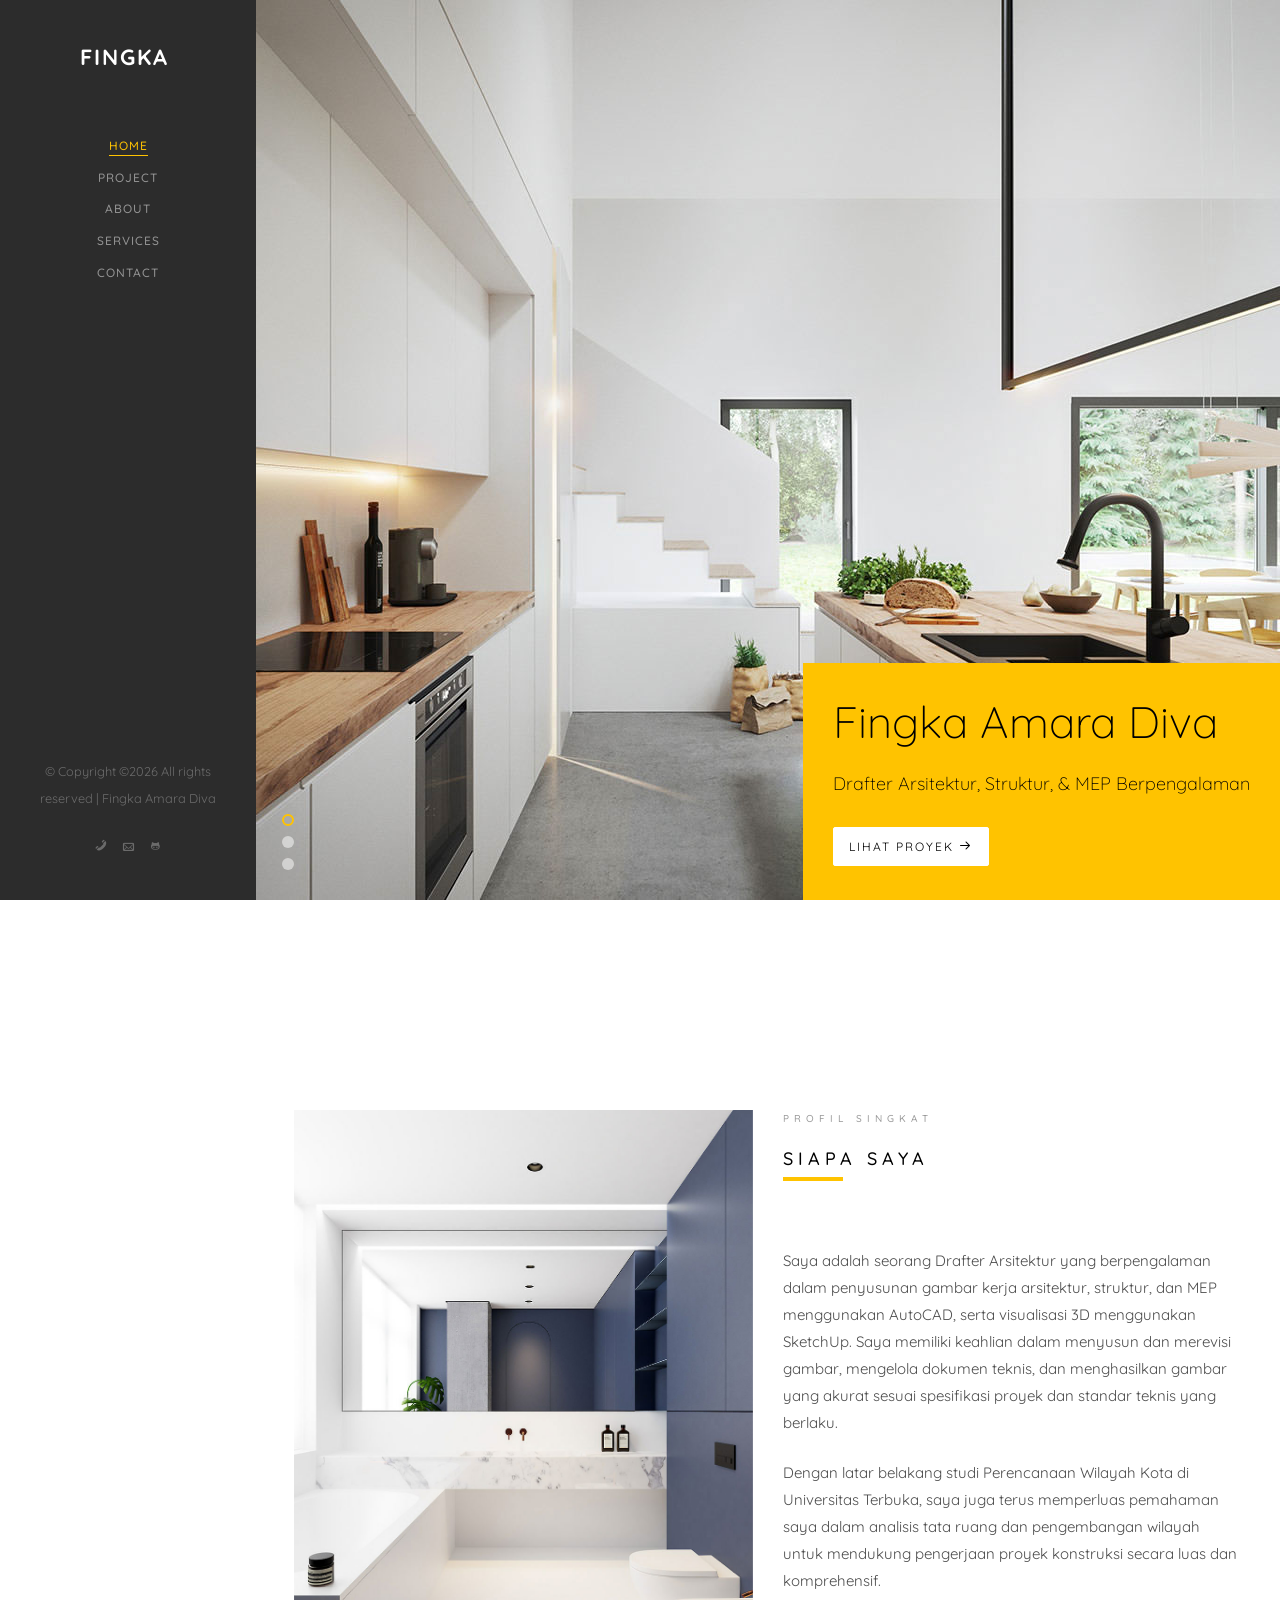
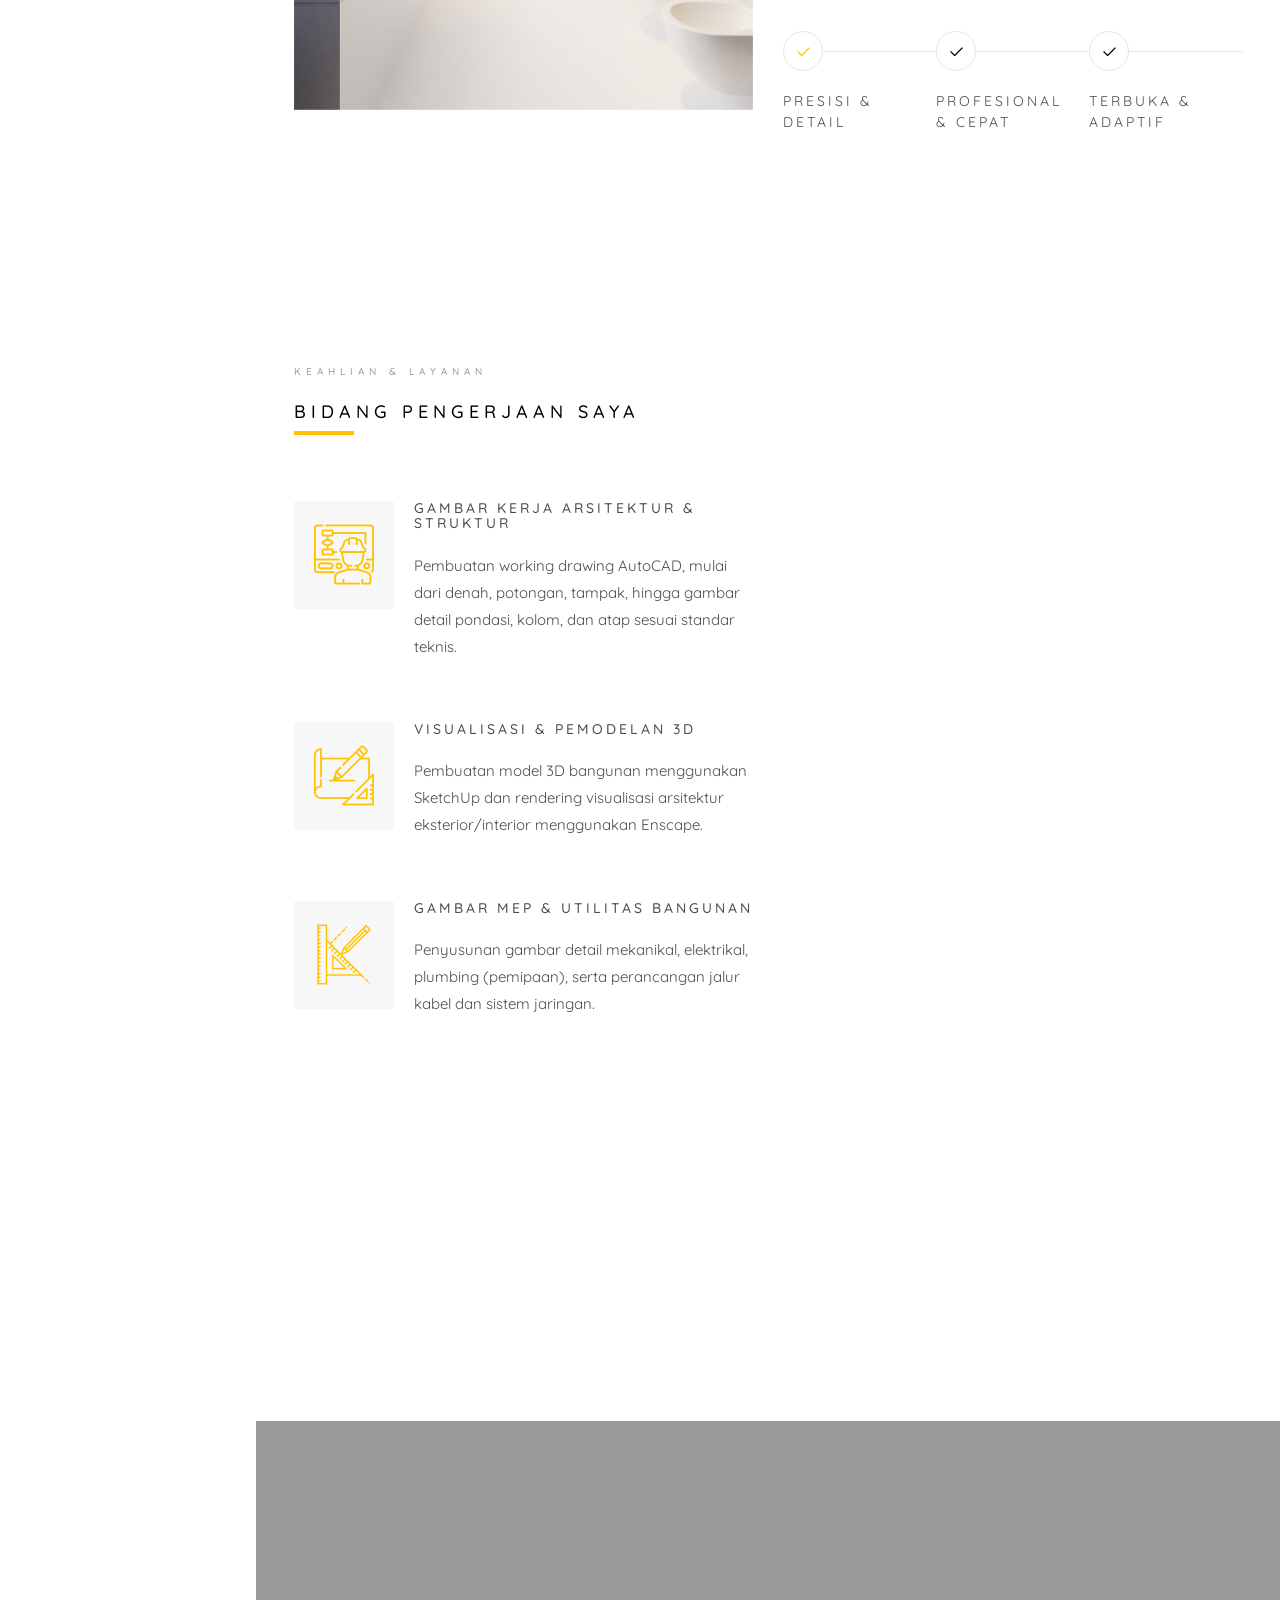
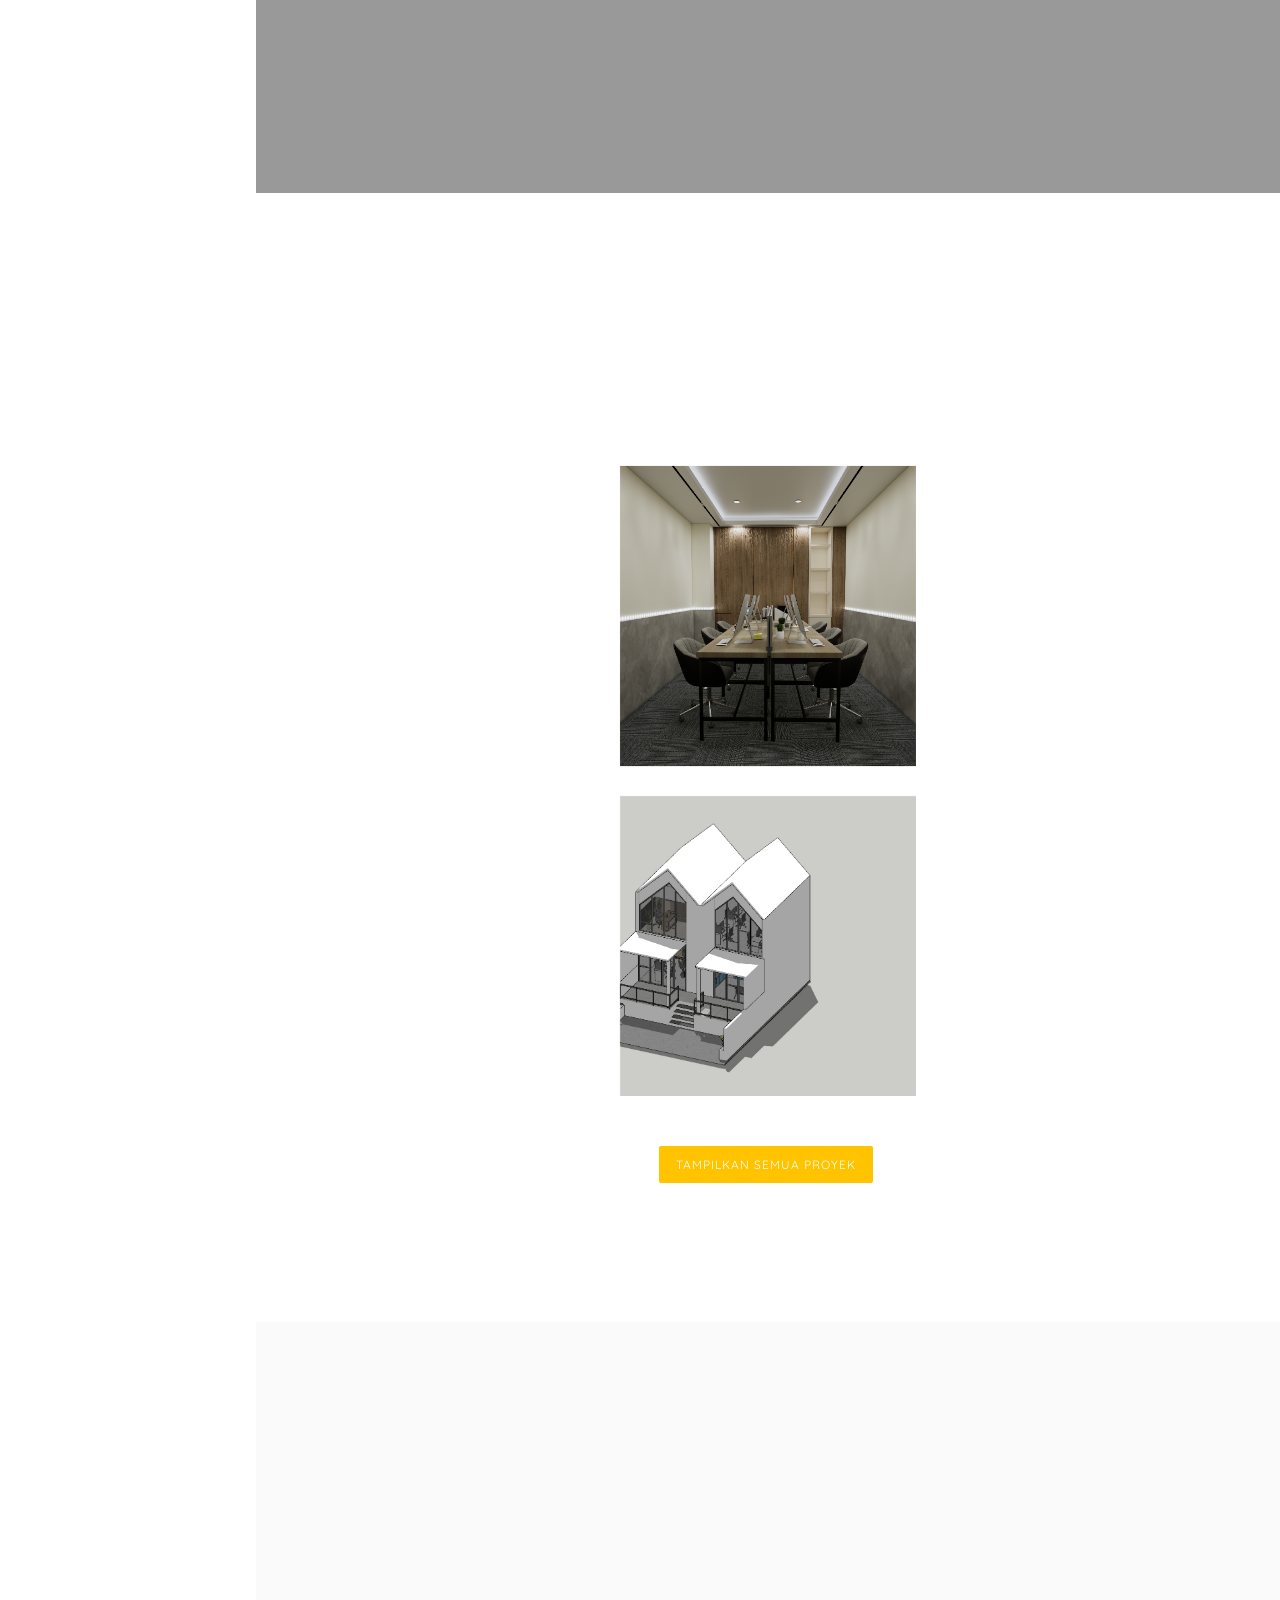
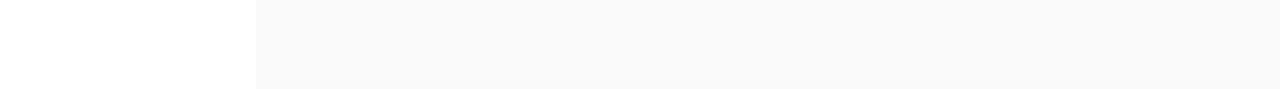
==== index.html @ 644e7620 "Initial Commit" ====
<!DOCTYPE HTML>
<html>
	<head>
	<meta charset="utf-8">
	<meta http-equiv="X-UA-Compatible" content="IE=edge">
	<title>Fingka Amara Diva - Portfolio Drafter Arsitektur</title>
	<meta name="viewport" content="width=device-width, initial-scale=1">
	<meta name="description" content="Portfolio Drafter Arsitektur berpengalaman dalam penyusunan gambar kerja arsitektur, struktur, MEP menggunakan AutoCAD, serta visualisasi 3D menggunakan SketchUp." />
	<meta name="keywords" content="drafter, arsitektur, MEP, AutoCAD, SketchUp, Enscape, gambar kerja, as-built drawing, Fingka Amara Diva" />
	<meta name="author" content="Fingka Amara Diva" />

  <!-- Facebook and Twitter integration -->
	<meta property="og:title" content=""/>
	<meta property="og:image" content=""/>
	<meta property="og:url" content=""/>
	<meta property="og:site_name" content=""/>
	<meta property="og:description" content=""/>
	<meta name="twitter:title" content="" />
	<meta name="twitter:image" content="" />
	<meta name="twitter:url" content="" />
	<meta name="twitter:card" content="" />

	<!-- Place favicon.ico and apple-touch-icon.png in the root directory -->
	<link rel="shortcut icon" href="favicon.ico">

	<link href="https://fonts.googleapis.com/css?family=Quicksand:300,400,500,700" rel="stylesheet">
	
	<!-- Animate.css -->
	<link rel="stylesheet" href="css/animate.css">
	<!-- Icomoon Icon Fonts-->
	<link rel="stylesheet" href="css/icomoon.css">
	<!-- Bootstrap  -->
	<link rel="stylesheet" href="css/bootstrap.css">
	<!-- Flexslider  -->
	<link rel="stylesheet" href="css/flexslider.css">
	<!-- Flaticons  -->
	<link rel="stylesheet" href="fonts/flaticon/font/flaticon.css">
	<!-- Owl Carousel -->
	<link rel="stylesheet" href="css/owl.carousel.min.css">
	<link rel="stylesheet" href="css/owl.theme.default.min.css">
	<!-- Theme style  -->
	<link rel="stylesheet" href="css/style.css">

	<!-- Modernizr JS -->
	<script src="js/modernizr-2.6.2.min.js"></script>
	<!-- FOR IE9 below -->
	<!--[if lt IE 9]>
	<script src="js/respond.min.js"></script>
	<![endif]-->

	</head>
	<body>
	<div id="colorlib-page">
		<a href="#" class="js-colorlib-nav-toggle colorlib-nav-toggle"><i></i></a>
		<aside id="colorlib-aside" role="complementary" class="border js-fullheight">
			<h1 id="colorlib-logo"><a href="index.html">Fingka</a></h1>
			<nav id="colorlib-main-menu" role="navigation">
				<ul>
					<li class="colorlib-active"><a href="index.html">Home</a></li>
					<li><a href="work.html">Project</a></li>
					<li><a href="about.html">About</a></li>
					<li><a href="services.html">Services</a></li>
					<li><a href="contact.html">Contact</a></li>
				</ul>
			</nav>

			<div class="colorlib-footer">
				<p><small>&copy; <!-- Link back to Colorlib can't be removed. Template is licensed under CC BY 3.0. -->
Copyright &copy;<script>document.write(new Date().getFullYear());</script> All rights reserved | Fingka Amara Diva</small></p>
				<ul>
					<li><a href="tel:089655011212" title="WhatsApp: 089655011212"><i class="icon-phone"></i></a></li>
					<li><a href="mailto:fingka.diva@gmail.com" title="Email: fingka.diva@gmail.com"><i class="icon-mail"></i></a></li>
					<li><a href="https://xsuryaax.github.io/Portfolio" target="_blank" title="GitHub Portfolio"><i class="icon-social-github"></i></a></li>
				</ul>
			</div>

		</aside>

		<div id="colorlib-main">
			<aside id="colorlib-hero" class="js-fullheight">
				<div class="flexslider js-fullheight">
					<ul class="slides">
				   	<li style="background-image: url(images/img_bg_1.jpg);">
				   		<div class="overlay"></div>
				   		<div class="container-fluid">
				   			<div class="row">
					   			<div class="col-md-6 col-md-offset-3 col-md-push-3 col-sm-12 col-xs-12 js-fullheight slider-text">
					   				<div class="slider-text-inner">
					   					<div class="desc">
						   					<h1>Fingka Amara Diva</h1>
						   					<h2>Drafter Arsitektur, Struktur, &amp; MEP Berpengalaman</h2>
												<p><a href="work.html" class="btn btn-primary btn-learn">Lihat Proyek <i class="icon-arrow-right3"></i></a></p>
											</div>
					   				</div>
					   			</div>
					   		</div>
				   		</div>
				   	</li>
				   	<li style="background-image: url(images/img_bg_2.jpg);">
				   		<div class="overlay"></div>
				   		<div class="container-fluid">
				   			<div class="row">
					   			<div class="col-md-6 col-md-offset-3 col-md-push-3 col-sm-12 col-xs-12 js-fullheight slider-text">
					   				<div class="slider-text-inner">
					   					<div class="desc">
						   					<h1>Gambar Kerja &amp; 3D Model</h1>
												<h2>Menghasilkan gambar kerja detail 2D AutoCAD dan pemodelan 3D SketchUp yang akurat.</h2>
												<p><a href="work.html" class="btn btn-primary btn-learn">Lihat Proyek <i class="icon-arrow-right3"></i></a></p>
											</div>
					   				</div>
					   			</div>
					   		</div>
				   		</div>
				   	</li>
				   	<li style="background-image: url(images/img_bg_3.jpg);">
				   		<div class="overlay"></div>
				   		<div class="container-fluid">
				   			<div class="row">
					   			<div class="col-md-6 col-md-offset-3 col-md-push-3 col-sm-12 col-xs-12 js-fullheight slider-text">
					   				<div class="slider-text-inner">
					   					<div class="desc">
						   					<h1>Presisi &amp; Standar Teknis</h1>
												<h2>Gambar kerja akurat sesuai dengan kondisi lapangan dan spesifikasi teknis proyek.</h2>
												<p><a href="contact.html" class="btn btn-primary btn-learn">Hubungi Saya <i class="icon-arrow-right3"></i></a></p>
											</div>
					   				</div>
					   			</div>
					   		</div>
				   		</div>
				   	</li>
				  	</ul>
			  	</div>
			</aside>

			<div class="colorlib-about">
				<div class="colorlib-narrow-content">
					<div class="row">
						<div class="col-md-6">
							<div class="about-img animate-box" data-animate-effect="fadeInLeft" style="background-image: url(images/img_bg_2.jpg);">
							</div>
						</div>
						<div class="col-md-6 animate-box" data-animate-effect="fadeInLeft">
							<div class="about-desc">
								<span class="heading-meta">Profil Singkat</span>
								<h2 class="colorlib-heading">Siapa Saya</h2>
								<p>Saya adalah seorang Drafter Arsitektur yang berpengalaman dalam penyusunan gambar kerja arsitektur, struktur, dan MEP menggunakan AutoCAD, serta visualisasi 3D menggunakan SketchUp. Saya memiliki keahlian dalam menyusun dan merevisi gambar, mengelola dokumen teknis, dan menghasilkan gambar yang akurat sesuai spesifikasi proyek dan standar teknis yang berlaku.</p>
								<p>Dengan latar belakang studi Perencanaan Wilayah Kota di Universitas Terbuka, saya juga terus memperluas pemahaman saya dalam analisis tata ruang dan pengembangan wilayah untuk mendukung pengerjaan proyek konstruksi secara luas dan komprehensif.</p>
							</div>
							<div class="row padding">
								<div class="col-md-4 no-gutters animate-box" data-animate-effect="fadeInLeft">
									<a href="#" class="steps active">
										<p class="icon"><span><i class="icon-check"></i></span></p>
										<h3>Presisi &amp; <br>Detail</h3>
									</a>
								</div>
								<div class="col-md-4 no-gutters animate-box" data-animate-effect="fadeInLeft">
									<a href="#" class="steps">
										<p class="icon"><span><i class="icon-check"></i></span></p>
										<h3>Profesional <br>&amp; Cepat</h3>
									</a>
								</div>
								<div class="col-md-4 no-gutters animate-box" data-animate-effect="fadeInLeft">
									<a href="#" class="steps">
										<p class="icon"><span><i class="icon-check"></i></span></p>
										<h3>Terbuka &amp; <br>Adaptif</h3>
									</a>
								</div>
							</div>
						</div>
					</div>
				</div>
			</div>
			
			<div class="colorlib-services">
				<div class="colorlib-narrow-content">
					<div class="row">
						<div class="col-md-6 col-md-offset-3 col-md-pull-3 animate-box" data-animate-effect="fadeInLeft">
							<span class="heading-meta">Keahlian &amp; Layanan</span>
							<h2 class="colorlib-heading">Bidang Pengerjaan Saya</h2>
						</div>
					</div>
					<div class="row">
						<div class="col-md-6">
							<div class="row">
								<div class="col-md-12">
									<div class="colorlib-feature animate-box" data-animate-effect="fadeInLeft">
										<div class="colorlib-icon">
											<i class="flaticon-worker"></i>
										</div>
										<div class="colorlib-text">
											<h3>Gambar Kerja Arsitektur &amp; Struktur</h3>
											<p>Pembuatan working drawing AutoCAD, mulai dari denah, potongan, tampak, hingga gambar detail pondasi, kolom, dan atap sesuai standar teknis.</p>
										</div>
									</div>

									<div class="colorlib-feature animate-box" data-animate-effect="fadeInLeft">
										<div class="colorlib-icon">
											<i class="flaticon-sketch"></i>
										</div>
										<div class="colorlib-text">
											<h3>Visualisasi &amp; Pemodelan 3D</h3>
											<p>Pembuatan model 3D bangunan menggunakan SketchUp dan rendering visualisasi arsitektur eksterior/interior menggunakan Enscape.</p>
										</div>
									</div>

									<div class="colorlib-feature animate-box" data-animate-effect="fadeInLeft">
										<div class="colorlib-icon">
											<i class="flaticon-engineering"></i>
										</div>
										<div class="colorlib-text">
											<h3>Gambar MEP &amp; Utilitas Bangunan</h3>
											<p>Penyusunan gambar detail mekanikal, elektrikal, plumbing (pemipaan), serta perancangan jalur kabel dan sistem jaringan.</p>
										</div>
									</div>

									<div class="colorlib-feature animate-box" data-animate-effect="fadeInLeft">
										<div class="colorlib-icon">
											<i class="flaticon-crane"></i>
										</div>
										<div class="colorlib-text">
											<h3>As-Built Drawing &amp; Estimasi BOM</h3>
											<p>Pembuatan gambar rekaman akhir konstruksi berdasarkan kondisi aktual di lapangan serta penyusunan Bill of Material (BOM) estimasi proyek.</p>
										</div>
									</div>
								</div>
							</div>
						</div>
						<div class="col-md-6">
							<div class="row">
								<div class="col-md-6">
									<a href="services.html" class="services-wrap animate-box" data-animate-effect="fadeInRight">
										<div class="services-img" style="background-image: url(images/services-1.jpg)"></div>
										<div class="desc">
											<h3>Gambar Kerja 2D</h3>
										</div>
									</a>
									<a href="services.html" class="services-wrap animate-box" data-animate-effect="fadeInRight">
										<div class="services-img" style="background-image: url(images/services-2.jpg)"></div>
										<div class="desc">
											<h3>Visualisasi 3D</h3>
										</div>
									</a>
									<a href="services.html" class="services-wrap animate-box" data-animate-effect="fadeInRight">
										<div class="services-img" style="background-image: url(images/services-3.jpg)"></div>
										<div class="desc">
											<h3>Gambar Detail MEP</h3>
										</div>
									</a>
								</div>
								<div class="col-md-6 move-bottom">
									<a href="services.html" class="services-wrap animate-box" data-animate-effect="fadeInRight">
										<div class="services-img" style="background-image: url(images/services-4.jpg)"></div>
										<div class="desc">
											<h3>As-Built Drawing</h3>
										</div>
									</a>
									<a href="services.html" class="services-wrap animate-box" data-animate-effect="fadeInRight">
										<div class="services-img" style="background-image: url(images/services-5.jpg)"></div>
										<div class="desc">
											<h3>Penyusunan BOM</h3>
										</div>
									</a>
								</div>
							</div>
						</div>
					</div>
				</div>
			</div>
			
			<div id="colorlib-counter" class="colorlib-counters" style="background-image: url(images/cover_bg_1.jpg);" data-stellar-background-ratio="0.5">
				<div class="overlay"></div>
				<div class="colorlib-narrow-content">
					<div class="row">
					</div>
					<div class="row">
						<div class="col-md-3 text-center animate-box">
							<span class="icon"><i class="flaticon-skyline"></i></span>
							<span class="colorlib-counter js-counter" data-from="0" data-to="25" data-speed="2500" data-refresh-interval="50"></span>
							<span class="colorlib-counter-label">Proyek Terlaksana</span>
						</div>
						<div class="col-md-3 text-center animate-box">
							<span class="icon"><i class="flaticon-engineer"></i></span>
							<span class="colorlib-counter js-counter" data-from="0" data-to="150" data-speed="2500" data-refresh-interval="50"></span>
							<span class="colorlib-counter-label">Lembar Gambar Kerja</span>
						</div>
						<div class="col-md-3 text-center animate-box">
							<span class="icon"><i class="flaticon-architect-with-helmet"></i></span>
							<span class="colorlib-counter js-counter" data-from="0" data-to="4" data-speed="2500" data-refresh-interval="50"></span>
							<span class="colorlib-counter-label">Tahun Pengalaman</span>
						</div>
						<div class="col-md-3 text-center animate-box">
							<span class="icon"><i class="flaticon-worker"></i></span>
							<span class="colorlib-counter js-counter" data-from="0" data-to="10" data-speed="2500" data-refresh-interval="50"></span>
							<span class="colorlib-counter-label">Mitra Kerja Terpercaya</span>
						</div>
					</div>
				</div>
			</div>

			<div class="colorlib-work">
				<div class="colorlib-narrow-content">
					<div class="row">
						<div class="col-md-6 col-md-offset-3 col-md-pull-3 animate-box" data-animate-effect="fadeInLeft">
							<span class="heading-meta">Karya Saya</span>
							<h2 class="colorlib-heading animate-box">Proyek Terbaru</h2>
						</div>
					</div>
					<!-- Dynamic project grid - populated by portfolio.js -->
					<div class="row" id="portfolio-grid">
						<!-- JS renders cards here -->
					</div>
					<div class="row" id="portfolio-more-btn" style="text-align:center; padding-top:20px; display:none;">
						<div class="col-md-12 animate-box" data-animate-effect="fadeInUp">
							<a href="work.html" class="btn btn-primary btn-learn">Tampilkan Semua Proyek</a>
						</div>
					</div>
				</div>
			</div>



			<div id="get-in-touch" class="colorlib-bg-color">
				<div class="colorlib-narrow-content">
					<div class="row">
						<div class="col-md-6 animate-box" data-animate-effect="fadeInLeft">
							<h2>Hubungi Saya!</h2>
						</div>
					</div>
					<div class="row">
						<div class="col-md-6 col-md-offset-3 col-md-pull-3 animate-box" data-animate-effect="fadeInLeft">
							<p class="colorlib-lead">Apakah Anda membutuhkan jasa penyusunan gambar kerja AutoCAD 2D, pemodelan 3D SketchUp, as-built drawing, atau Bill of Material (BOM)? Hubungi saya untuk mendiskusikan kebutuhan proyek Anda.</p>
							<p><a href="contact.html" class="btn btn-primary btn-learn">Kirim Pesan</a></p>
						</div>
						
					</div>
				</div>
			</div>
		</div>
	</div>

	<!-- jQuery -->
	<script src="js/jquery.min.js"></script>
	<!-- jQuery Easing -->
	<script src="js/jquery.easing.1.3.js"></script>
	<!-- Bootstrap -->
	<script src="js/bootstrap.min.js"></script>
	<!-- Waypoints -->
	<script src="js/jquery.waypoints.min.js"></script>
	<!-- Flexslider -->
	<script src="js/jquery.flexslider-min.js"></script>
	<!-- Sticky Kit -->
	<script src="js/sticky-kit.min.js"></script>
	<!-- Owl carousel -->
	<script src="js/owl.carousel.min.js"></script>
	<!-- Counters -->
	<script src="js/jquery.countTo.js"></script>
	
	
	<!-- Project Data -->
	<script src="js/projects.js"></script>
	<!-- Portfolio Gallery Engine -->
	<script src="js/portfolio.js"></script>
	<!-- MAIN JS -->
	<script src="js/main.js"></script>

	</body>
</html>
---- css/icomoon.css ----
@font-face {
  font-family: 'icomoon';
  src:  url('fonts/icomoon.eot?6py85u');
  src:  url('fonts/icomoon.eot?6py85u#iefix') format('embedded-opentype'),
    url('fonts/icomoon.ttf?6py85u') format('truetype'),
    url('fonts/icomoon.woff?6py85u') format('woff'),
    url('fonts/icomoon.svg?6py85u#icomoon') format('svg');
  font-weight: normal;
  font-style: normal;
}

[class^="icon-"], [class*=" icon-"] {
  /* use !important to prevent issues with browser extensions that change fonts */
  font-family: 'icomoon' !important;
  speak: none;
  font-style: normal;
  font-weight: normal;
  font-variant: normal;
  text-transform: none;
  line-height: 1;

  /* Better Font Rendering =========== */
  -webkit-font-smoothing: antialiased;
  -moz-osx-font-smoothing: grayscale;
}

.icon-times:before {
  content: "\e930";
}
.icon-tick:before {
  content: "\e931";
}
.icon-plus:before {
  content: "\e932";
}
.icon-minus:before {
  content: "\e933";
}
.icon-equals:before {
  content: "\e934";
}
.icon-divide:before {
  content: "\e935";
}
.icon-chevron-right:before {
  content: "\e936";
}
.icon-chevron-left:before {
  content: "\e937";
}
.icon-arrow-right-thick:before {
  content: "\e938";
}
.icon-arrow-left-thick:before {
  content: "\e939";
}
.icon-th-small:before {
  content: "\e93a";
}
.icon-th-menu:before {
  content: "\e93b";
}
.icon-th-list:before {
  content: "\e93c";
}
.icon-th-large:before {
  content: "\e93d";
}
.icon-home:before {
  content: "\e93e";
}
.icon-arrow-forward:before {
  content: "\e93f";
}
.icon-arrow-back:before {
  content: "\e940";
}
.icon-rss:before {
  content: "\e941";
}
.icon-location:before {
  content: "\e942";
}
.icon-link:before {
  content: "\e943";
}
.icon-image:before {
  content: "\e944";
}
.icon-arrow-up-thick:before {
  content: "\e945";
}
.icon-arrow-down-thick:before {
  content: "\e946";
}
.icon-starburst:before {
  content: "\e947";
}
.icon-starburst-outline:before {
  content: "\e948";
}
.icon-star3:before {
  content: "\e949";
}
.icon-flow-children:before {
  content: "\e94a";
}
.icon-export:before {
  content: "\e94b";
}
.icon-delete2:before {
  content: "\e94c";
}
.icon-delete-outline:before {
  content: "\e94d";
}
.icon-cloud-storage:before {
  content: "\e94e";
}
.icon-wi-fi:before {
  content: "\e94f";
}
.icon-heart:before {
  content: "\e950";
}
.icon-flash:before {
  content: "\e951";
}
.icon-cancel:before {
  content: "\e952";
}
.icon-backspace:before {
  content: "\e953";
}
.icon-attachment:before {
  content: "\e954";
}
.icon-arrow-move:before {
  content: "\e955";
}
.icon-warning:before {
  content: "\e956";
}
.icon-user:before {
  content: "\e957";
}
.icon-radar:before {
  content: "\e958";
}
.icon-lock-open:before {
  content: "\e959";
}
.icon-lock-closed:before {
  content: "\e95a";
}
.icon-location-arrow:before {
  content: "\e95b";
}
.icon-info:before {
  content: "\e95c";
}
.icon-user-delete:before {
  content: "\e95d";
}
.icon-user-add:before {
  content: "\e95e";
}
.icon-media-pause:before {
  content: "\e95f";
}
.icon-group:before {
  content: "\e960";
}
.icon-chart-pie:before {
  content: "\e961";
}
.icon-chart-line:before {
  content: "\e962";
}
.icon-chart-bar:before {
  content: "\e963";
}
.icon-chart-area:before {
  content: "\e964";
}
.icon-video:before {
  content: "\e965";
}
.icon-point-of-interest:before {
  content: "\e966";
}
.icon-infinity:before {
  content: "\e967";
}
.icon-globe:before {
  content: "\e968";
}
.icon-eye:before {
  content: "\e969";
}
.icon-cog:before {
  content: "\e96a";
}
.icon-camera:before {
  content: "\e96b";
}
.icon-upload:before {
  content: "\e96c";
}
.icon-scissors:before {
  content: "\e96d";
}
.icon-refresh:before {
  content: "\e96e";
}
.icon-pin:before {
  content: "\e96f";
}
.icon-key:before {
  content: "\e970";
}
.icon-info-large:before {
  content: "\e971";
}
.icon-eject:before {
  content: "\e972";
}
.icon-download:before {
  content: "\e973";
}
.icon-zoom:before {
  content: "\e974";
}
.icon-zoom-out:before {
  content: "\e975";
}
.icon-zoom-in:before {
  content: "\e976";
}
.icon-sort-numerically:before {
  content: "\e977";
}
.icon-sort-alphabetically:before {
  content: "\e978";
}
.icon-input-checked:before {
  content: "\e979";
}
.icon-calender:before {
  content: "\e97a";
}
.icon-world2:before {
  content: "\e97b";
}
.icon-notes:before {
  content: "\e97c";
}
.icon-code:before {
  content: "\e97d";
}
.icon-arrow-sync:before {
  content: "\e97e";
}
.icon-arrow-shuffle:before {
  content: "\e97f";
}
.icon-arrow-repeat:before {
  content: "\e980";
}
.icon-arrow-minimise:before {
  content: "\e981";
}
.icon-arrow-maximise:before {
  content: "\e982";
}
.icon-arrow-loop:before {
  content: "\e983";
}
.icon-anchor:before {
  content: "\e984";
}
.icon-spanner:before {
  content: "\e985";
}
.icon-puzzle:before {
  content: "\e986";
}
.icon-power:before {
  content: "\e987";
}
.icon-plane:before {
  content: "\e988";
}
.icon-pi:before {
  content: "\e989";
}
.icon-phone:before {
  content: "\e98a";
}
.icon-microphone2:before {
  content: "\e98b";
}
.icon-media-rewind:before {
  content: "\e98c";
}
.icon-flag:before {
  content: "\e98d";
}
.icon-adjust-brightness:before {
  content: "\e98e";
}
.icon-waves:before {
  content: "\e98f";
}
.icon-social-twitter:before {
  content: "\e990";
}
.icon-social-facebook:before {
  content: "\e991";
}
.icon-social-dribbble:before {
  content: "\e992";
}
.icon-media-stop:before {
  content: "\e993";
}
.icon-media-record:before {
  content: "\e994";
}
.icon-media-play:before {
  content: "\e995";
}
.icon-media-fast-forward:before {
  content: "\e996";
}
.icon-media-eject:before {
  content: "\e997";
}
.icon-social-vimeo:before {
  content: "\e998";
}
.icon-social-tumbler:before {
  content: "\e999";
}
.icon-social-skype:before {
  content: "\e99a";
}
.icon-social-pinterest:before {
  content: "\e99b";
}
.icon-social-linkedin:before {
  content: "\e99c";
}
.icon-social-last-fm:before {
  content: "\e99d";
}
.icon-social-github:before {
  content: "\e99e";
}
.icon-social-flickr:before {
  content: "\e99f";
}
.icon-at:before {
  content: "\e9a0";
}
.icon-times-outline:before {
  content: "\e9a1";
}
.icon-plus-outline:before {
  content: "\e9a2";
}
.icon-minus-outline:before {
  content: "\e9a3";
}
.icon-tick-outline:before {
  content: "\e9a4";
}
.icon-th-large-outline:before {
  content: "\e9a5";
}
.icon-equals-outline:before {
  content: "\e9a6";
}
.icon-divide-outline:before {
  content: "\e9a7";
}
.icon-chevron-right-outline:before {
  content: "\e9a8";
}
.icon-chevron-left-outline:before {
  content: "\e9a9";
}
.icon-arrow-right-outline:before {
  content: "\e9aa";
}
.icon-arrow-left-outline:before {
  content: "\e9ab";
}
.icon-th-small-outline:before {
  content: "\e9ac";
}
.icon-th-menu-outline:before {
  content: "\e9ad";
}
.icon-th-list-outline:before {
  content: "\e9ae";
}
.icon-news2:before {
  content: "\e9b1";
}
.icon-home-outline:before {
  content: "\e9b2";
}
.icon-arrow-up-outline:before {
  content: "\e9b3";
}
.icon-arrow-forward-outline:before {
  content: "\e9b4";
}
.icon-arrow-down-outline:before {
  content: "\e9b5";
}
.icon-arrow-back-outline:before {
  content: "\e9b6";
}
.icon-trash3:before {
  content: "\e9b7";
}
.icon-rss-outline:before {
  content: "\e9b8";
}
.icon-message:before {
  content: "\e9b9";
}
.icon-location-outline:before {
  content: "\e9ba";
}
.icon-link-outline:before {
  content: "\e9bb";
}
.icon-image-outline:before {
  content: "\e9bc";
}
.icon-export-outline:before {
  content: "\e9bd";
}
.icon-cross:before {
  content: "\e9be";
}
.icon-wi-fi-outline:before {
  content: "\e9bf";
}
.icon-star-outline:before {
  content: "\e9c0";
}
.icon-media-pause-outline:before {
  content: "\e9c1";
}
.icon-mail:before {
  content: "\e9c2";
}
.icon-heart-outline:before {
  content: "\e9c3";
}
.icon-flash-outline:before {
  content: "\e9c4";
}
.icon-cancel-outline:before {
  content: "\e9c5";
}
.icon-beaker:before {
  content: "\e9c6";
}
.icon-arrow-move-outline:before {
  content: "\e9c7";
}
.icon-watch2:before {
  content: "\e9c8";
}
.icon-warning-outline:before {
  content: "\e9c9";
}
.icon-time:before {
  content: "\e9ca";
}
.icon-radar-outline:before {
  content: "\e9cb";
}
.icon-lock-open-outline:before {
  content: "\e9cc";
}
.icon-location-arrow-outline:before {
  content: "\e9cd";
}
.icon-info-outline:before {
  content: "\e9ce";
}
.icon-backspace-outline:before {
  content: "\e9cf";
}
.icon-attachment-outline:before {
  content: "\e9d0";
}
.icon-user-outline:before {
  content: "\e9d1";
}
.icon-user-delete-outline:before {
  content: "\e9d2";
}
.icon-user-add-outline:before {
  content: "\e9d3";
}
.icon-lock-closed-outline:before {
  content: "\e9d4";
}
.icon-group-outline:before {
  content: "\e9d5";
}
.icon-chart-pie-outline:before {
  content: "\e9d6";
}
.icon-chart-line-outline:before {
  content: "\e9d7";
}
.icon-chart-bar-outline:before {
  content: "\e9d8";
}
.icon-chart-area-outline:before {
  content: "\e9d9";
}
.icon-video-outline:before {
  content: "\e9da";
}
.icon-point-of-interest-outline:before {
  content: "\e9db";
}
.icon-map:before {
  content: "\e9dc";
}
.icon-key-outline:before {
  content: "\e9dd";
}
.icon-infinity-outline:before {
  content: "\e9de";
}
.icon-globe-outline:before {
  content: "\e9df";
}
.icon-eye-outline:before {
  content: "\e9e0";
}
.icon-cog-outline:before {
  content: "\e9e1";
}
.icon-camera-outline:before {
  content: "\e9e2";
}
.icon-upload-outline:before {
  content: "\e9e3";
}
.icon-support:before {
  content: "\e9e4";
}
.icon-scissors-outline:before {
  content: "\e9e5";
}
.icon-refresh-outline:before {
  content: "\e9e6";
}
.icon-info-large-outline:before {
  content: "\e9e7";
}
.icon-eject-outline:before {
  content: "\e9e8";
}
.icon-download-outline:before {
  content: "\e9e9";
}
.icon-battery-mid:before {
  content: "\e9ea";
}
.icon-battery-low:before {
  content: "\e9eb";
}
.icon-battery-high:before {
  content: "\e9ec";
}
.icon-zoom-outline:before {
  content: "\e9ed";
}
.icon-zoom-out-outline:before {
  content: "\e9ee";
}
.icon-zoom-in-outline:before {
  content: "\e9ef";
}
.icon-tag3:before {
  content: "\e9f0";
}
.icon-tabs-outline:before {
  content: "\e9f1";
}
.icon-pin-outline:before {
  content: "\e9f2";
}
.icon-message-typing:before {
  content: "\e9f3";
}
.icon-directions:before {
  content: "\e9f4";
}
.icon-battery-full:before {
  content: "\e9f5";
}
.icon-battery-charge:before {
  content: "\e9f6";
}
.icon-pipette:before {
  content: "\e9f7";
}
.icon-pencil:before {
  content: "\e9f8";
}
.icon-folder:before {
  content: "\e9f9";
}
.icon-folder-delete:before {
  content: "\e9fa";
}
.icon-folder-add:before {
  content: "\e9fb";
}
.icon-edit:before {
  content: "\e9fc";
}
.icon-document:before {
  content: "\e9fd";
}
.icon-document-delete:before {
  content: "\e9fe";
}
.icon-document-add:before {
  content: "\e9ff";
}
.icon-brush:before {
  content: "\ea00";
}
.icon-thumbs-up:before {
  content: "\ea01";
}
.icon-thumbs-down:before {
  content: "\ea02";
}
.icon-pen:before {
  content: "\ea03";
}
.icon-sort-numerically-outline:before {
  content: "\ea04";
}
.icon-sort-alphabetically-outline:before {
  content: "\ea05";
}
.icon-social-last-fm-circular:before {
  content: "\ea06";
}
.icon-social-github-circular:before {
  content: "\ea07";
}
.icon-compass:before {
  content: "\ea08";
}
.icon-bookmark:before {
  content: "\ea09";
}
.icon-input-checked-outline:before {
  content: "\ea0a";
}
.icon-code-outline:before {
  content: "\ea0b";
}
.icon-calender-outline:before {
  content: "\ea0c";
}
.icon-business-card:before {
  content: "\ea0d";
}
.icon-arrow-up:before {
  content: "\ea0e";
}
.icon-arrow-sync-outline:before {
  content: "\ea0f";
}
.icon-arrow-right:before {
  content: "\ea10";
}
.icon-arrow-repeat-outline:before {
  content: "\ea11";
}
.icon-arrow-loop-outline:before {
  content: "\ea12";
}
.icon-arrow-left:before {
  content: "\ea13";
}
.icon-flow-switch:before {
  content: "\ea14";
}
.icon-flow-parallel:before {
  content: "\ea15";
}
.icon-flow-merge:before {
  content: "\ea16";
}
.icon-document-text:before {
  content: "\ea17";
}
.icon-clipboard:before {
  content: "\ea18";
}
.icon-calculator:before {
  content: "\ea19";
}
.icon-arrow-minimise-outline:before {
  content: "\ea1a";
}
.icon-arrow-maximise-outline:before {
  content: "\ea1b";
}
.icon-arrow-down:before {
  content: "\ea1c";
}
.icon-gift:before {
  content: "\ea1d";
}
.icon-film:before {
  content: "\ea1e";
}
.icon-database:before {
  content: "\ea1f";
}
.icon-bell:before {
  content: "\ea20";
}
.icon-anchor-outline:before {
  content: "\ea21";
}
.icon-adjust-contrast:before {
  content: "\ea22";
}
.icon-world-outline:before {
  content: "\ea23";
}
.icon-shopping-bag:before {
  content: "\ea24";
}
.icon-power-outline:before {
  content: "\ea25";
}
.icon-notes-outline:before {
  content: "\ea26";
}
.icon-device-tablet:before {
  content: "\ea27";
}
.icon-device-phone:before {
  content: "\ea28";
}
.icon-device-laptop:before {
  content: "\ea29";
}
.icon-device-desktop:before {
  content: "\ea2a";
}
.icon-briefcase:before {
  content: "\ea2b";
}
.icon-stopwatch:before {
  content: "\ea2c";
}
.icon-spanner-outline:before {
  content: "\ea2d";
}
.icon-puzzle-outline:before {
  content: "\ea2e";
}
.icon-printer:before {
  content: "\ea2f";
}
.icon-pi-outline:before {
  content: "\ea30";
}
.icon-lightbulb:before {
  content: "\ea31";
}
.icon-flag-outline:before {
  content: "\ea32";
}
.icon-contacts:before {
  content: "\ea33";
}
.icon-archive2:before {
  content: "\ea34";
}
.icon-weather-stormy:before {
  content: "\ea35";
}
.icon-weather-shower:before {
  content: "\ea36";
}
.icon-weather-partly-sunny:before {
  content: "\ea37";
}
.icon-weather-downpour:before {
  content: "\ea38";
}
.icon-weather-cloudy:before {
  content: "\ea39";
}
.icon-plane-outline:before {
  content: "\ea3a";
}
.icon-phone-outline:before {
  content: "\ea3b";
}
.icon-microphone-outline:before {
  content: "\ea3c";
}
.icon-weather-windy:before {
  content: "\ea3d";
}
.icon-weather-windy-cloudy:before {
  content: "\ea3e";
}
.icon-weather-sunny:before {
  content: "\ea3f";
}
.icon-weather-snow:before {
  content: "\ea40";
}
.icon-weather-night:before {
  content: "\ea41";
}
.icon-media-stop-outline:before {
  content: "\ea42";
}
.icon-media-rewind-outline:before {
  content: "\ea43";
}
.icon-media-record-outline:before {
  content: "\ea44";
}
.icon-media-play-outline:before {
  content: "\ea45";
}
.icon-media-fast-forward-outline:before {
  content: "\ea46";
}
.icon-media-eject-outline:before {
  content: "\ea47";
}
.icon-wine:before {
  content: "\ea48";
}
.icon-waves-outline:before {
  content: "\ea49";
}
.icon-ticket:before {
  content: "\ea4a";
}
.icon-tags:before {
  content: "\ea4b";
}
.icon-plug:before {
  content: "\ea4c";
}
.icon-headphones:before {
  content: "\ea4d";
}
.icon-credit-card:before {
  content: "\ea4e";
}
.icon-coffee:before {
  content: "\ea4f";
}
.icon-book:before {
  content: "\ea50";
}
.icon-beer:before {
  content: "\ea51";
}
.icon-volume2:before {
  content: "\ea52";
}
.icon-volume-up:before {
  content: "\ea53";
}
.icon-volume-mute:before {
  content: "\ea54";
}
.icon-volume-down:before {
  content: "\ea55";
}
.icon-social-vimeo-circular:before {
  content: "\ea56";
}
.icon-social-twitter-circular:before {
  content: "\ea57";
}
.icon-social-pinterest-circular:before {
  content: "\ea58";
}
.icon-social-linkedin-circular:before {
  content: "\ea59";
}
.icon-social-facebook-circular:before {
  content: "\ea5a";
}
.icon-social-dribbble-circular:before {
  content: "\ea5b";
}
.icon-tree:before {
  content: "\ea5c";
}
.icon-thermometer2:before {
  content: "\ea5d";
}
.icon-social-tumbler-circular:before {
  content: "\ea5e";
}
.icon-social-skype-outline:before {
  content: "\ea5f";
}
.icon-social-flickr-circular:before {
  content: "\ea60";
}
.icon-social-at-circular:before {
  content: "\ea61";
}
.icon-shopping-cart:before {
  content: "\ea62";
}
.icon-messages:before {
  content: "\ea63";
}
.icon-leaf:before {
  content: "\ea64";
}
.icon-feather:before {
  content: "\ea65";
}
.icon-eye2:before {
  content: "\e064";
}
.icon-paper-clip:before {
  content: "\e065";
}
.icon-mail5:before {
  content: "\e066";
}
.icon-toggle:before {
  content: "\e067";
}
.icon-layout:before {
  content: "\e068";
}
.icon-link2:before {
  content: "\e069";
}
.icon-bell2:before {
  content: "\e06a";
}
.icon-lock3:before {
  content: "\e06b";
}
.icon-unlock:before {
  content: "\e06c";
}
.icon-ribbon2:before {
  content: "\e06d";
}
.icon-image2:before {
  content: "\e06e";
}
.icon-signal:before {
  content: "\e06f";
}
.icon-target3:before {
  content: "\e070";
}
.icon-clipboard3:before {
  content: "\e071";
}
.icon-clock3:before {
  content: "\e072";
}
.icon-watch:before {
  content: "\e073";
}
.icon-air-play:before {
  content: "\e074";
}
.icon-camera3:before {
  content: "\e075";
}
.icon-video2:before {
  content: "\e076";
}
.icon-disc:before {
  content: "\e077";
}
.icon-printer3:before {
  content: "\e078";
}
.icon-monitor:before {
  content: "\e079";
}
.icon-server:before {
  content: "\e07a";
}
.icon-cog2:before {
  content: "\e07b";
}
.icon-heart3:before {
  content: "\e07c";
}
.icon-paragraph:before {
  content: "\e07d";
}
.icon-align-justify:before {
  content: "\e07e";
}
.icon-align-left:before {
  content: "\e07f";
}
.icon-align-center:before {
  content: "\e080";
}
.icon-align-right:before {
  content: "\e081";
}
.icon-book2:before {
  content: "\e082";
}
.icon-layers2:before {
  content: "\e083";
}
.icon-stack2:before {
  content: "\e084";
}
.icon-stack-2:before {
  content: "\e085";
}
.icon-paper:before {
  content: "\e086";
}
.icon-paper-stack:before {
  content: "\e087";
}
.icon-search3:before {
  content: "\e088";
}
.icon-zoom-in2:before {
  content: "\e089";
}
.icon-zoom-out2:before {
  content: "\e08a";
}
.icon-reply2:before {
  content: "\e08b";
}
.icon-circle-plus:before {
  content: "\e08c";
}
.icon-circle-minus:before {
  content: "\e08d";
}
.icon-circle-check:before {
  content: "\e08e";
}
.icon-circle-cross:before {
  content: "\e08f";
}
.icon-square-plus:before {
  content: "\e090";
}
.icon-square-minus:before {
  content: "\e091";
}
.icon-square-check:before {
  content: "\e092";
}
.icon-square-cross:before {
  content: "\e093";
}
.icon-microphone:before {
  content: "\e094";
}
.icon-record:before {
  content: "\e095";
}
.icon-skip-back:before {
  content: "\e096";
}
.icon-rewind:before {
  content: "\e097";
}
.icon-play4:before {
  content: "\e098";
}
.icon-pause3:before {
  content: "\e099";
}
.icon-stop3:before {
  content: "\e09a";
}
.icon-fast-forward:before {
  content: "\e09b";
}
.icon-skip-forward:before {
  content: "\e09c";
}
.icon-shuffle2:before {
  content: "\e09d";
}
.icon-repeat:before {
  content: "\e09e";
}
.icon-folder2:before {
  content: "\e09f";
}
.icon-umbrella:before {
  content: "\e0a0";
}
.icon-moon:before {
  content: "\e0a1";
}
.icon-thermometer:before {
  content: "\e0a2";
}
.icon-drop:before {
  content: "\e0a3";
}
.icon-sun2:before {
  content: "\e0a4";
}
.icon-cloud3:before {
  content: "\e0a5";
}
.icon-cloud-upload2:before {
  content: "\e0a6";
}
.icon-cloud-download2:before {
  content: "\e0a7";
}
.icon-upload4:before {
  content: "\e0a8";
}
.icon-download4:before {
  content: "\e0a9";
}
.icon-location3:before {
  content: "\e0aa";
}
.icon-location-2:before {
  content: "\e0ab";
}
.icon-map3:before {
  content: "\e0ac";
}
.icon-battery:before {
  content: "\e0ad";
}
.icon-head:before {
  content: "\e0ae";
}
.icon-briefcase3:before {
  content: "\e0af";
}
.icon-speech-bubble:before {
  content: "\e0b0";
}
.icon-anchor2:before {
  content: "\e0b1";
}
.icon-globe2:before {
  content: "\e0b2";
}
.icon-box:before {
  content: "\e0b3";
}
.icon-reload:before {
  content: "\e0b4";
}
.icon-share3:before {
  content: "\e0b5";
}
.icon-marquee:before {
  content: "\e0b6";
}
.icon-marquee-plus:before {
  content: "\e0b7";
}
.icon-marquee-minus:before {
  content: "\e0b8";
}
.icon-tag:before {
  content: "\e0b9";
}
.icon-power2:before {
  content: "\e0ba";
}
.icon-command2:before {
  content: "\e0bb";
}
.icon-alt:before {
  content: "\e0bc";
}
.icon-esc:before {
  content: "\e0bd";
}
.icon-bar-graph:before {
  content: "\e0be";
}
.icon-bar-graph-2:before {
  content: "\e0bf";
}
.icon-pie-graph:before {
  content: "\e0c0";
}
.icon-star:before {
  content: "\e0c1";
}
.icon-arrow-left3:before {
  content: "\e0c2";
}
.icon-arrow-right3:before {
  content: "\e0c3";
}
.icon-arrow-up3:before {
  content: "\e0c4";
}
.icon-arrow-down3:before {
  content: "\e0c5";
}
.icon-volume:before {
  content: "\e0c6";
}
.icon-mute:before {
  content: "\e0c7";
}
.icon-content-right:before {
  content: "\e100";
}
.icon-content-left:before {
  content: "\e101";
}
.icon-grid2:before {
  content: "\e102";
}
.icon-grid-2:before {
  content: "\e103";
}
.icon-columns:before {
  content: "\e104";
}
.icon-loader:before {
  content: "\e105";
}
.icon-bag:before {
  content: "\e106";
}
.icon-ban:before {
  content: "\e107";
}
.icon-flag3:before {
  content: "\e108";
}
.icon-trash:before {
  content: "\e109";
}
.icon-expand2:before {
  content: "\e110";
}
.icon-contract:before {
  content: "\e111";
}
.icon-maximize:before {
  content: "\e112";
}
.icon-minimize:before {
  content: "\e113";
}
.icon-plus2:before {
  content: "\e114";
}
.icon-minus2:before {
  content: "\e115";
}
.icon-check:before {
  content: "\e116";
}
.icon-cross2:before {
  content: "\e117";
}
.icon-move:before {
  content: "\e118";
}
.icon-delete:before {
  content: "\e119";
}
.icon-menu5:before {
  content: "\e120";
}
.icon-archive:before {
  content: "\e121";
}
.icon-inbox:before {
  content: "\e122";
}
.icon-outbox:before {
  content: "\e123";
}
.icon-file:before {
  content: "\e124";
}
.icon-file-add:before {
  content: "\e125";
}
.icon-file-subtract:before {
  content: "\e126";
}
.icon-help:before {
  content: "\e127";
}
.icon-open:before {
  content: "\e128";
}
.icon-ellipsis:before {
  content: "\e129";
}
.icon-heart4:before {
  content: "\e900";
}
.icon-cloud4:before {
  content: "\e901";
}
.icon-star2:before {
  content: "\e902";
}
.icon-tv2:before {
  content: "\e903";
}
.icon-sound:before {
  content: "\e904";
}
.icon-video3:before {
  content: "\e905";
}
.icon-trash2:before {
  content: "\e906";
}
.icon-user2:before {
  content: "\e907";
}
.icon-key3:before {
  content: "\e908";
}
.icon-search4:before {
  content: "\e909";
}
.icon-settings:before {
  content: "\e90a";
}
.icon-camera4:before {
  content: "\e90b";
}
.icon-tag2:before {
  content: "\e90c";
}
.icon-lock4:before {
  content: "\e90d";
}
.icon-bulb:before {
  content: "\e90e";
}
.icon-pen2:before {
  content: "\e90f";
}
.icon-diamond:before {
  content: "\e910";
}
.icon-display2:before {
  content: "\e911";
}
.icon-location4:before {
  content: "\e912";
}
.icon-eye3:before {
  content: "\e913";
}
.icon-bubble3:before {
  content: "\e914";
}
.icon-stack3:before {
  content: "\e915";
}
.icon-cup:before {
  content: "\e916";
}
.icon-phone3:before {
  content: "\e917";
}
.icon-news:before {
  content: "\e918";
}
.icon-mail6:before {
  content: "\e919";
}
.icon-like:before {
  content: "\e91a";
}
.icon-photo:before {
  content: "\e91b";
}
.icon-note:before {
  content: "\e91c";
}
.icon-clock4:before {
  content: "\e91d";
}
.icon-paperplane:before {
  content: "\e91e";
}
.icon-params:before {
  content: "\e91f";
}
.icon-banknote:before {
  content: "\e920";
}
.icon-data:before {
  content: "\e921";
}
.icon-music2:before {
  content: "\e922";
}
.icon-megaphone2:before {
  content: "\e923";
}
.icon-study:before {
  content: "\e924";
}
.icon-lab2:before {
  content: "\e925";
}
.icon-food:before {
  content: "\e926";
}
.icon-t-shirt:before {
  content: "\e927";
}
.icon-fire2:before {
  content: "\e928";
}
.icon-clip:before {
  content: "\e929";
}
.icon-shop:before {
  content: "\e92a";
}
.icon-calendar3:before {
  content: "\e92b";
}
.icon-wallet2:before {
  content: "\e92c";
}
.icon-vynil:before {
  content: "\e92d";
}
.icon-truck2:before {
  content: "\e92e";
}
.icon-world:before {
  content: "\e92f";
}
.icon-spinner6:before {
  content: "\e9af";
}
.icon-spinner7:before {
  content: "\e9b0";
}
.icon-amazon:before {
  content: "\eab7";
}
.icon-google:before {
  content: "\eab8";
}
.icon-google2:before {
  content: "\eab9";
}
.icon-google3:before {
  content: "\eaba";
}
.icon-google-plus:before {
  content: "\eabb";
}
.icon-google-plus2:before {
  content: "\eabc";
}
.icon-google-plus3:before {
  content: "\eabd";
}
.icon-hangouts:before {
  content: "\eabe";
}
.icon-google-drive:before {
  content: "\eabf";
}
.icon-facebook2:before {
  content: "\eac0";
}
.icon-facebook22:before {
  content: "\eac1";
}
.icon-instagram:before {
  content: "\eac2";
}
.icon-whatsapp:before {
  content: "\eac3";
}
.icon-spotify:before {
  content: "\eac4";
}
.icon-telegram:before {
  content: "\eac5";
}
.icon-twitter2:before {
  content: "\eac6";
}
.icon-vine:before {
  content: "\eac7";
}
.icon-vk:before {
  content: "\eac8";
}
.icon-renren:before {
  content: "\eac9";
}
.icon-sina-weibo:before {
  content: "\eaca";
}
.icon-rss2:before {
  content: "\eacb";
}
.icon-rss22:before {
  content: "\eacc";
}
.icon-youtube:before {
  content: "\eacd";
}
.icon-youtube2:before {
  content: "\eace";
}
.icon-twitch:before {
  content: "\eacf";
}
.icon-vimeo:before {
  content: "\ead0";
}
.icon-vimeo2:before {
  content: "\ead1";
}
.icon-lanyrd:before {
  content: "\ead2";
}
.icon-flickr:before {
  content: "\ead3";
}
.icon-flickr2:before {
  content: "\ead4";
}
.icon-flickr3:before {
  content: "\ead5";
}
.icon-flickr4:before {
  content: "\ead6";
}
.icon-dribbble2:before {
  content: "\ead7";
}
.icon-behance:before {
  content: "\ead8";
}
.icon-behance2:before {
  content: "\ead9";
}
.icon-deviantart:before {
  content: "\eada";
}
.icon-500px:before {
  content: "\eadb";
}
.icon-steam:before {
  content: "\eadc";
}
.icon-steam2:before {
  content: "\eadd";
}
.icon-dropbox:before {
  content: "\eade";
}
.icon-onedrive:before {
  content: "\eadf";
}
.icon-github:before {
  content: "\eae0";
}
.icon-npm:before {
  content: "\eae1";
}
.icon-basecamp:before {
  content: "\eae2";
}
.icon-trello:before {
  content: "\eae3";
}
.icon-wordpress:before {
  content: "\eae4";
}
.icon-joomla:before {
  content: "\eae5";
}
.icon-ello:before {
  content: "\eae6";
}
.icon-blogger:before {
  content: "\eae7";
}
.icon-blogger2:before {
  content: "\eae8";
}
.icon-tumblr2:before {
  content: "\eae9";
}
.icon-tumblr22:before {
  content: "\eaea";
}
.icon-yahoo:before {
  content: "\eaeb";
}
.icon-yahoo2:before {
  content: "\eaec";
}
.icon-tux:before {
  content: "\eaed";
}
.icon-appleinc:before {
  content: "\eaee";
}
.icon-finder:before {
  content: "\eaef";
}
.icon-android:before {
  content: "\eaf0";
}
.icon-windows:before {
  content: "\eaf1";
}
.icon-windows8:before {
  content: "\eaf2";
}
.icon-soundcloud:before {
  content: "\eaf3";
}
.icon-soundcloud2:before {
  content: "\eaf4";
}
.icon-skype:before {
  content: "\eaf5";
}
.icon-reddit:before {
  content: "\eaf6";
}
.icon-hackernews:before {
  content: "\eaf7";
}
.icon-wikipedia:before {
  content: "\eaf8";
}
.icon-linkedin2:before {
  content: "\eaf9";
}
.icon-linkedin22:before {
  content: "\eafa";
}
.icon-lastfm:before {
  content: "\eafb";
}
.icon-lastfm2:before {
  content: "\eafc";
}
.icon-delicious:before {
  content: "\eafd";
}
.icon-stumbleupon:before {
  content: "\eafe";
}
.icon-stumbleupon2:before {
  content: "\eaff";
}
.icon-stackoverflow:before {
  content: "\eb00";
}
.icon-pinterest:before {
  content: "\eb01";
}
.icon-pinterest2:before {
  content: "\eb02";
}
.icon-xing:before {
  content: "\eb03";
}
.icon-xing2:before {
  content: "\eb04";
}
.icon-flattr:before {
  content: "\eb05";
}
.icon-foursquare:before {
  content: "\eb06";
}
.icon-yelp:before {
  content: "\eb07";
}
.icon-paypal:before {
  content: "\eb08";
}
.icon-chrome:before {
  content: "\eb09";
}
.icon-firefox:before {
  content: "\eb0a";
}
.icon-IE:before {
  content: "\eb0b";
}
.icon-edge:before {
  content: "\eb0c";
}
.icon-safari:before {
  content: "\eb0d";
}
.icon-opera:before {
  content: "\eb0e";
}
.icon-file-pdf:before {
  content: "\eb0f";
}
.icon-file-openoffice:before {
  content: "\eb10";
}
.icon-file-word:before {
  content: "\eb11";
}
.icon-file-excel:before {
  content: "\eb12";
}
.icon-libreoffice:before {
  content: "\eb13";
}
.icon-html-five:before {
  content: "\eb14";
}
.icon-html-five2:before {
  content: "\eb15";
}
.icon-css3:before {
  content: "\eb16";
}
.icon-git:before {
  content: "\eb17";
}
.icon-codepen:before {
  content: "\eb18";
}
.icon-svg:before {
  content: "\eb19";
}
.icon-IcoMoon:before {
  content: "\eb1a";
}
---- fonts/flaticon/font/flaticon.css ----
/*
  	Flaticon icon font: Flaticon
  	Creation date: 17/01/2018 04:05
  	*/

@font-face {
  font-family: "Flaticon";
  src: url("./Flaticon.eot");
  src: url("./Flaticon.eot?#iefix") format("embedded-opentype"),
       url("./Flaticon.woff") format("woff"),
       url("./Flaticon.ttf") format("truetype"),
       url("./Flaticon.svg#Flaticon") format("svg");
  font-weight: normal;
  font-style: normal;
}

@media screen and (-webkit-min-device-pixel-ratio:0) {
  @font-face {
    font-family: "Flaticon";
    src: url("./Flaticon.svg#Flaticon") format("svg");
  }
}

[class^="flaticon-"]:before, [class*=" flaticon-"]:before,
[class^="flaticon-"]:after, [class*=" flaticon-"]:after {   
  font-family: Flaticon;
  font-style: normal;
}

.flaticon-worker:before { content: "\f100"; }
.flaticon-architect-with-helmet:before { content: "\f101"; }
.flaticon-sketch:before { content: "\f102"; }
.flaticon-conveyor:before { content: "\f103"; }
.flaticon-skyline:before { content: "\f104"; }
.flaticon-crane:before { content: "\f105"; }
.flaticon-engineering:before { content: "\f106"; }
.flaticon-engineer:before { content: "\f107"; }
---- css/style.css ----
@font-face {
  font-family: 'icomoon';
  src: url("../fonts/icomoon/icomoon.eot?srf3rx");
  src: url("../fonts/icomoon/icomoon.eot?srf3rx#iefix") format("embedded-opentype"), url("../fonts/icomoon/icomoon.ttf?srf3rx") format("truetype"), url("../fonts/icomoon/icomoon.woff?srf3rx") format("woff"), url("../fonts/icomoon/icomoon.svg?srf3rx#icomoon") format("svg");
  font-weight: normal;
  font-style: normal; }

/* =======================================================
*
* 	Template Style 
*	Edit this section
*
* ======================================================= */
body {
  font-family: "Quicksand", Arial, sans-serif;
  font-weight: 400;
  font-size: 15px;
  line-height: 1.8;
  color: rgba(0, 0, 0, 0.7); }
  @media screen and (max-width: 992px) {
    body {
      font-size: 16px; } }

a {
  color: #FFC300;
  -webkit-transition: 0.5s;
  -o-transition: 0.5s;
  transition: 0.5s; }
  a:hover, a:active, a:focus {
    color: #FFC300;
    outline: none;
    text-decoration: none !important; }

p {
  margin-bottom: 1.5em; }

h1, h2, h3, h4, h5, h6 {
  color: #000;
  font-family: "Quicksand", Arial, sans-serif;
  font-weight: 400;
  margin: 0 0 30px 0; }

figure {
  margin-bottom: 2.5em;
  float: left;
  width: 100%; }
  figure figcaption {
    font-size: 16px;
    width: 80%;
    margin: 20px auto 0px auto;
    color: #b3b3b3;
    font-style: italic;
    font-family: "Quicksand", Arial, sans-serif; }
    @media screen and (max-width: 480px) {
      figure figcaption {
        width: 100%; } }

::-webkit-selection {
  color: #fff;
  background: #FFC300; }

::-moz-selection {
  color: #fff;
  background: #FFC300; }

::selection {
  color: #fff;
  background: #FFC300; }

#colorlib-page {
  width: 100%;
  overflow: hidden;
  position: relative; }

#colorlib-aside {
  padding-top: 3em;
  padding-bottom: 40px;
  padding-left: 3em;
  padding-right: 3em;
  width: 20%;
  position: fixed;
  bottom: 0;
  top: 0;
  left: 0;
  overflow-y: scroll;
  z-index: 1001;
  background: #2C2C2C;
  -webkit-transition: 0.5s;
  -o-transition: 0.5s;
  transition: 0.5s; }
  @media screen and (max-width: 1200px) {
    #colorlib-aside {
      width: 30%; } }
  @media screen and (max-width: 768px) {
    #colorlib-aside {
      width: 270px;
      -moz-transform: translateX(-270px);
      -webkit-transform: translateX(-270px);
      -ms-transform: translateX(-270px);
      -o-transform: translateX(-270px);
      transform: translateX(-270px);
      padding-top: 4em; } }
  #colorlib-aside #colorlib-logo {
    text-align: right;
    font-weight: 700;
    font-size: 22px;
    text-transform: uppercase;
    margin-bottom: 3em;
    display: block;
    width: 100%; }
    @media screen and (max-width: 768px) {
      #colorlib-aside #colorlib-logo {
        margin-bottom: 1em; } }
    #colorlib-aside #colorlib-logo a {
      display: block;
      text-align: center;
      color: #fff;
      letter-spacing: 2px;
      padding-right: .3em; }
  #colorlib-aside #colorlib-main-menu ul {
    text-align: center;
    margin: 0;
    padding: 0; }
    @media screen and (max-width: 768px) {
      #colorlib-aside #colorlib-main-menu ul {
        margin: 0 0 2em 0; } }
    #colorlib-aside #colorlib-main-menu ul li {
      margin: 0 0 10px 0;
      padding: 0;
      list-style: none;
      font-size: 12px;
      font-weight: 500;
      text-transform: uppercase;
      letter-spacing: 1px; }
      #colorlib-aside #colorlib-main-menu ul li a {
        color: rgba(255, 255, 255, 0.5);
        text-decoration: none;
        position: relative;
        padding: 10px 0;
        font-family: "Quicksand", Arial, sans-serif;
        -webkit-transition: 0.3s;
        -o-transition: 0.3s;
        transition: 0.3s; }
        #colorlib-aside #colorlib-main-menu ul li a:after {
          content: "";
          position: absolute;
          height: 1px;
          bottom: 7px;
          left: 0;
          right: 0;
          background-color: #FFC300;
          visibility: hidden;
          -webkit-transform: scaleX(0);
          -moz-transform: scaleX(0);
          -ms-transform: scaleX(0);
          -o-transform: scaleX(0);
          transform: scaleX(0);
          -webkit-transition: all 0.3s cubic-bezier(0.175, 0.885, 0.32, 1.275);
          -moz-transition: all 0.3s cubic-bezier(0.175, 0.885, 0.32, 1.275);
          -ms-transition: all 0.3s cubic-bezier(0.175, 0.885, 0.32, 1.275);
          -o-transition: all 0.3s cubic-bezier(0.175, 0.885, 0.32, 1.275);
          transition: all 0.3s cubic-bezier(0.175, 0.885, 0.32, 1.275); }
        #colorlib-aside #colorlib-main-menu ul li a:hover {
          text-decoration: none;
          color: white; }
          #colorlib-aside #colorlib-main-menu ul li a:hover:after {
            visibility: visible;
            -webkit-transform: scaleX(1);
            -moz-transform: scaleX(1);
            -ms-transform: scaleX(1);
            -o-transform: scaleX(1);
            transform: scaleX(1); }
      #colorlib-aside #colorlib-main-menu ul li.colorlib-active a {
        color: #FFC300; }
        #colorlib-aside #colorlib-main-menu ul li.colorlib-active a:after {
          visibility: visible;
          -webkit-transform: scaleX(1);
          -moz-transform: scaleX(1);
          -ms-transform: scaleX(1);
          -o-transform: scaleX(1);
          transform: scaleX(1); }
  #colorlib-aside .colorlib-footer {
    position: absolute;
    bottom: 40px;
    right: 0;
    left: 0;
    font-size: 15px;
    text-align: center;
    font-weight: 400;
    color: rgba(255, 255, 255, 0.3);
    padding: 0 20px;
    width: 100%; }
    @media screen and (max-width: 768px) {
      #colorlib-aside .colorlib-footer {
        position: relative;
        bottom: 0; } }
    #colorlib-aside .colorlib-footer span {
      display: block; }
    #colorlib-aside .colorlib-footer ul {
      padding: 0;
      margin: 0; }
      #colorlib-aside .colorlib-footer ul li {
        padding: 0;
        margin: 0;
        display: inline;
        list-style: none; }
        #colorlib-aside .colorlib-footer ul li a {
          color: rgba(255, 255, 255, 0.3);
          padding: 4px; }
          #colorlib-aside .colorlib-footer ul li a:hover, #colorlib-aside .colorlib-footer ul li a:active, #colorlib-aside .colorlib-footer ul li a:focus {
            text-decoration: none;
            outline: none;
            color: #FFC300; }

#colorlib-main {
  width: 80%;
  float: right;
  -webkit-transition: 0.5s;
  -o-transition: 0.5s;
  transition: 0.5s; }
  @media screen and (max-width: 1200px) {
    #colorlib-main {
      width: 70%; } }
  @media screen and (max-width: 768px) {
    #colorlib-main {
      width: 100%; } }

#colorlib-hero {
  min-height: 500px;
  background: #fff url(../images/loader.gif) no-repeat center center;
  width: 100%;
  float: left;
  margin-bottom: 10em;
  clear: both; }
  #colorlib-hero .flexslider {
    border: none;
    z-index: 1;
    margin-bottom: 0; }
    #colorlib-hero .flexslider .slides {
      position: relative;
      overflow: hidden; }
      #colorlib-hero .flexslider .slides li {
        background-repeat: no-repeat;
        background-size: cover;
        background-position: bottom center;
        min-height: 400px;
        position: relative; }
    #colorlib-hero .flexslider .flex-control-nav {
      bottom: 20px;
      z-index: 1000;
      left: 20px;
      float: left;
      width: auto; }
      @media screen and (max-width: 768px) {
        #colorlib-hero .flexslider .flex-control-nav {
          right: 20px;
          top: 100px; } }
      #colorlib-hero .flexslider .flex-control-nav li {
        display: block;
        margin-bottom: 10px; }
        #colorlib-hero .flexslider .flex-control-nav li a {
          background: rgba(255, 255, 255, 0.5);
          -webkit-box-shadow: none;
          box-shadow: none;
          width: 12px;
          height: 12px;
          cursor: pointer; }
          #colorlib-hero .flexslider .flex-control-nav li a.flex-active {
            cursor: pointer;
            background: transparent;
            border: 2px solid #FFC300; }
    #colorlib-hero .flexslider .flex-direction-nav {
      display: none; }
    #colorlib-hero .flexslider .slider-text {
      display: table;
      opacity: 0;
      min-height: 500px;
      z-index: 9; }
      #colorlib-hero .flexslider .slider-text > .slider-text-inner {
        display: table-cell;
        vertical-align: middle;
        min-height: 700px;
        padding: 2.5em;
        position: relative; }
        #colorlib-hero .flexslider .slider-text > .slider-text-inner .desc {
          position: absolute;
          bottom: 0;
          right: -15px;
          padding: 30px;
          background: #FFC300; }
          @media screen and (max-width: 768px) {
            #colorlib-hero .flexslider .slider-text > .slider-text-inner .desc {
              right: 0;
              left: 0; } }
        @media screen and (max-width: 768px) {
          #colorlib-hero .flexslider .slider-text > .slider-text-inner {
            text-align: center; } }
        #colorlib-hero .flexslider .slider-text > .slider-text-inner h1, #colorlib-hero .flexslider .slider-text > .slider-text-inner h2 {
          margin: 0;
          padding: 0;
          color: black;
          font-family: "Quicksand", Arial, sans-serif; }
        #colorlib-hero .flexslider .slider-text > .slider-text-inner h1 {
          margin-bottom: 20px;
          font-size: 44px;
          line-height: 1.3;
          font-weight: 300; }
          @media screen and (max-width: 768px) {
            #colorlib-hero .flexslider .slider-text > .slider-text-inner h1 {
              font-size: 28px; } }
        #colorlib-hero .flexslider .slider-text > .slider-text-inner h2 {
          font-size: 18px;
          line-height: 1.5;
          margin-bottom: 30px;
          font-weight: 300;
          font-family: "Quicksand", Arial, sans-serif; }
          #colorlib-hero .flexslider .slider-text > .slider-text-inner h2 a {
            color: rgba(0, 0, 0, 0.8); }
        #colorlib-hero .flexslider .slider-text > .slider-text-inner .heading-section {
          font-size: 50px; }
          @media screen and (max-width: 768px) {
            #colorlib-hero .flexslider .slider-text > .slider-text-inner .heading-section {
              font-size: 30px; } }
        #colorlib-hero .flexslider .slider-text > .slider-text-inner s
.colorlib-lead {
          font-size: 20px;
          color: #fff; }
        #colorlib-hero .flexslider .slider-text > .slider-text-inner p {
          margin-bottom: 0; }
        #colorlib-hero .flexslider .slider-text > .slider-text-inner .btn {
          font-size: 12px;
          text-transform: uppercase;
          letter-spacing: 2px;
          color: #000;
          padding: 10px 15px !important;
          border: none;
          font-weight: 400; }
          #colorlib-hero .flexslider .slider-text > .slider-text-inner .btn.btn-learn {
            color: #000;
            border: 1px solid #fff;
            background: #fff !important; }
            #colorlib-hero .flexslider .slider-text > .slider-text-inner .btn.btn-learn:hover {
              background: transparent !important;
              border: 1px solid #000 !important; }
          @media screen and (max-width: 768px) {
            #colorlib-hero .flexslider .slider-text > .slider-text-inner .btn {
              width: 100%; } }

body.offcanvas {
  overflow-x: hidden; }
  body.offcanvas #colorlib-aside {
    -moz-transform: translateX(0);
    -webkit-transform: translateX(0);
    -ms-transform: translateX(0);
    -o-transform: translateX(0);
    transform: translateX(0);
    width: 270px;
    background: #2C2C2C;
    z-index: 999;
    position: fixed; }
  body.offcanvas #colorlib-main, body.offcanvas .colorlib-nav-toggle {
    top: 0;
    -moz-transform: translateX(270px);
    -webkit-transform: translateX(270px);
    -ms-transform: translateX(270px);
    -o-transform: translateX(270px);
    transform: translateX(270px); }

.colorlib-narrow-content {
  padding: 0 2.5em; }
  @media screen and (max-width: 768px) {
    .colorlib-narrow-content {
      padding: 0 1em; } }

.no-gutters {
  margin: 0;
  padding: 0; }

.colorlib-blog,
.colorlib-work,
.colorlib-about,
.colorlib-services,
.colorlib-contact {
  padding-top: 4em;
  padding-bottom: 9em;
  clear: both;
  width: 100%;
  display: block; }
  @media screen and (max-width: 768px) {
    .colorlib-blog,
    .colorlib-work,
    .colorlib-about,
    .colorlib-services,
    .colorlib-contact {
      padding-top: 5em;
      padding-bottom: 8em; } }

.about-img,
.about-img-2,
.services-img {
  background-size: cover;
  background-position: center center;
  background-repeat: no-repeat;
  position: relative; }

.colorlib-heading {
  font-size: 18px;
  margin-bottom: 4em;
  font-weight: 500;
  text-transform: uppercase;
  letter-spacing: 5px;
  line-height: 1.8;
  position: relative; }
  .colorlib-heading:after {
    position: absolute;
    bottom: -6px;
    left: 0;
    width: 60px;
    height: 4px;
    content: '';
    background: #FFC300; }
  .colorlib-heading span {
    display: block; }
  @media screen and (max-width: 768px) {
    .colorlib-heading {
      margin-bottom: 3em; } }

.heading-meta {
  margin-bottom: 15px;
  display: block;
  font-size: 10px;
  text-transform: uppercase;
  color: #999999;
  font-weight: 500;
  letter-spacing: 5px; }

.about-img {
  width: 100%;
  height: 600px;
  margin-bottom: 30px; }

.about-desc h3 {
  font-size: 18px;
  text-transform: uppercase;
  letter-spacing: 5px;
  font-weight: 500; }

.padding {
  padding: 1em; }

.steps {
  display: block;
  position: relative; }
  .steps h3 {
    font-weight: 400;
    margin-bottom: 20px;
    color: rgba(0, 0, 0, 0.7);
    font-size: 14px;
    letter-spacing: 3px;
    line-height: 1.5;
    text-transform: uppercase; }
  .steps:before {
    position: absolute;
    top: 20px;
    left: 0;
    right: 0;
    content: '';
    width: 100%;
    height: 1px;
    background: #e6e6e6;
    z-index: -1; }
  .steps .icon {
    display: block;
    margin-bottom: 20px;
    position: relative;
    z-index: 0; }
    .steps .icon span {
      display: table;
      width: 40px;
      height: 40px;
      border: 1px solid #e6e6e6;
      text-align: center;
      background: #fff;
      -webkit-border-radius: 50%;
      -moz-border-radius: 50%;
      -ms-border-radius: 50%;
      border-radius: 50%;
      z-index: 1; }
      .steps .icon span i {
        display: table-cell;
        vertical-align: middle;
        color: #000; }
  .steps:hover i {
    color: #FFC300 !important; }
  .steps.active i {
    color: #FFC300 !important; }

.fancy-collapse-panel .panel-default > .panel-heading {
  padding: 0; }

.panel-heading a {
  padding: 15px 25px;
  display: block;
  width: 100%;
  font-weight: 400;
  font-size: 14px;
  letter-spacing: 1px;
  text-transform: uppercase;
  background-color: #000;
  color: #fff;
  position: relative;
  -webkit-box-shadow: none !important;
  -moz-box-shadow: none !important;
  -ms-box-shadow: none !important;
  -o-box-shadow: none !important;
  box-shadow: none !important; }

.panel {
  -webkit-box-shadow: none !important;
  -moz-box-shadow: none !important;
  -ms-box-shadow: none !important;
  -o-box-shadow: none !important;
  box-shadow: none !important;
  border: none; }

.panel-heading a:after {
  font-family: "icomoon";
  content: "\ea0e";
  position: absolute;
  right: 20px;
  font-size: 20px;
  font-weight: 400;
  top: 50%;
  line-height: 1;
  margin-top: -10px; }

.panel-heading a.collapsed:after {
  content: "\ea1c"; }

.panel-heading a.collapsed {
  background: #fafafa;
  border: 1px solid #e6e6e6 !important;
  color: #333333; }

.panel-body {
  padding: 1.5em;
  margin-top: 5px;
  border: 1px solid #e6e6e6 !important; }

.services-wrap {
  display: block;
  margin-bottom: 40px;
  z-index: 0; }
  .services-wrap .services-img {
    height: 170px;
    display: block;
    z-index: -1; }
  .services-wrap .desc {
    width: 90%;
    z-index: 1;
    margin-top: -20px;
    background: #fafafa;
    padding: .8em .5em; }
    .services-wrap .desc h3 {
      font-weight: 500;
      margin-bottom: 20px;
      color: rgba(0, 0, 0, 0.7);
      font-size: 14px;
      letter-spacing: 3px;
      line-height: 1.5;
      margin-bottom: 0;
      text-transform: uppercase; }

.move-bottom {
  margin-top: 100px; }
  @media screen and (max-width: 768px) {
    .move-bottom {
      margin-top: 0; } }

.colorlib-feature {
  text-align: left;
  width: 100%;
  float: left;
  margin-bottom: 40px;
  position: relative; }
  .colorlib-feature .colorlib-icon {
    position: absolute;
    top: 0;
    left: 0;
    width: 100px;
    height: 100px;
    display: table;
    text-align: center;
    background: rgba(0, 0, 0, 0.03);
    -webkit-border-radius: 2px;
    -moz-border-radius: 2px;
    -ms-border-radius: 2px;
    border-radius: 2px; }
    .colorlib-feature .colorlib-icon i {
      display: table-cell;
      vertical-align: middle;
      color: #FFC300;
      font-size: 60px;
      height: 100px; }
      @media screen and (max-width: 1200px) {
        .colorlib-feature .colorlib-icon i {
          font-size: 40px; } }
  .colorlib-feature .colorlib-text {
    padding-left: 120px;
    width: 100%; }
    .colorlib-feature .colorlib-text h2, .colorlib-feature .colorlib-text h3 {
      margin: 0;
      padding: 0; }
    .colorlib-feature .colorlib-text h3 {
      font-weight: 500;
      margin-bottom: 20px;
      color: rgba(0, 0, 0, 0.7);
      font-size: 14px;
      letter-spacing: 3px;
      text-transform: uppercase; }
  .colorlib-feature.colorlib-feature-sm .colorlib-text {
    margin-top: 30px; }
  .colorlib-feature.colorlib-feature-sm .colorlib-icon i {
    color: #FFC300;
    font-size: 40px; }
    @media screen and (max-width: 1200px) {
      .colorlib-feature.colorlib-feature-sm .colorlib-icon i {
        font-size: 28px; } }

.colorlib-feature-lg .colorlib-text h2, .colorlib-feature-lg .colorlib-text h3 {
  margin: 0;
  padding: 0; }

.colorlib-feature-lg .colorlib-text h3 {
  font-weight: 500;
  margin-bottom: 20px;
  color: rgba(0, 0, 0, 0.8);
  font-size: 14px;
  letter-spacing: .2em;
  text-transform: uppercase; }

.blog-entry {
  width: 100%;
  float: left;
  background: #fff;
  margin-bottom: 3em; }
  @media screen and (max-width: 768px) {
    .blog-entry {
      margin-bottom: 3em; } }
  .blog-entry .blog-img {
    width: 100%;
    float: left;
    overflow: hidden;
    position: relative;
    z-index: 1;
    margin-bottom: 25px; }
    .blog-entry .blog-img img {
      position: relative;
      max-width: 100%;
      -webkit-transform: scale(1);
      -moz-transform: scale(1);
      -ms-transform: scale(1);
      -o-transform: scale(1);
      transform: scale(1);
      -webkit-transition: 0.3s;
      -o-transition: 0.3s;
      transition: 0.3s; }
  .blog-entry .desc h3 {
    font-size: 16px;
    margin-bottom: 25px;
    line-height: auto;
    font-weight: 500;
    text-transform: uppercase;
    letter-spacing: 1px; }
    .blog-entry .desc h3 a {
      color: #000;
      text-decoration: none; }
  .blog-entry .desc span {
    display: block;
    margin-bottom: 20px;
    font-size: 12px;
    color: rgba(0, 0, 0, 0.4) !important;
    text-transform: uppercase;
    letter-spacing: 3px;
    font-weight: 400; }
    .blog-entry .desc span small i {
      color: #999999; }
  .blog-entry .desc .lead {
    font-size: 12px;
    text-transform: uppercase;
    letter-spacing: 2px;
    color: #000; }
  .blog-entry:hover .blog-img img {
    -webkit-transform: scale(1.1);
    -moz-transform: scale(1.1);
    -ms-transform: scale(1.1);
    -o-transform: scale(1.1);
    transform: scale(1.1); }

.overlap {
  margin-top: 5em;
  background: #fff;
  padding: 30px; }
  @media screen and (max-width: 768px) {
    .overlap {
      margin-top: 2em; } }

.project {
  background-size: cover;
  background-position: center center;
  background-repeat: no-repeat;
  position: relative;
  height: 300px;
  width: 100%;
  display: block;
  margin-bottom: 30px; }
  .project .desc {
    position: absolute;
    top: 10px;
    bottom: 10px;
    left: 10px;
    right: 10px;
    background: rgba(0, 0, 0, 0.8);
    opacity: 0;
    -webkit-transition: 0.3s;
    -o-transition: 0.3s;
    transition: 0.3s; }
    .project .desc .con {
      padding: 20px;
      display: block;
      position: relative;
      height: 300px; }
      .project .desc .con .icon {
        position: absolute;
        bottom: 20px;
        left: 20px;
        right: 20px; }
        .project .desc .con .icon span {
          display: inline;
          padding-right: 5px; }
          .project .desc .con .icon span a {
            color: #cccccc;
            padding: 5px;
            background: #333333;
            -webkit-border-radius: 4px;
            -moz-border-radius: 4px;
            -ms-border-radius: 4px;
            border-radius: 4px; }
        .project .desc .con .icon i {
          font-size: 16px;
          color: #cccccc; }
    .project .desc h3 {
      font-size: 16px;
      font-weight: 500;
      text-transform: uppercase;
      letter-spacing: 1px;
      -webkit-transition: -webkit-transform 0.3s, opacity 0.3s;
      -webkit-transition: opacity 0.3s, -webkit-transform 0.3s;
      transition: opacity 0.3s, -webkit-transform 0.3s;
      -o-transition: transform 0.3s, opacity 0.3s;
      transition: transform 0.3s, opacity 0.3s;
      transition: transform 0.3s, opacity 0.3s, -webkit-transform 0.3s;
      -webkit-transform: translate3d(0, -15px, 0);
      transform: translate3d(0, -15px, 0);
      margin-bottom: 15px; }
      .project .desc h3 a {
        color: #fff; }
    .project .desc span {
      display: block;
      color: #999999;
      font-size: 13px;
      -webkit-transition: -webkit-transform 0.3s, opacity 0.3s;
      -webkit-transition: opacity 0.3s, -webkit-transform 0.3s;
      transition: opacity 0.3s, -webkit-transform 0.3s;
      -o-transition: transform 0.3s, opacity 0.3s;
      transition: transform 0.3s, opacity 0.3s;
      transition: transform 0.3s, opacity 0.3s, -webkit-transform 0.3s;
      -webkit-transform: translate3d(0, 15px, 0);
      transform: translate3d(0, 15px, 0); }
      .project .desc span a {
        color: #000; }
    @media screen and (max-width: 768px) {
      .project .desc {
        opacity: 1;
        background: rgba(0, 0, 0, 0.4); }
        .project .desc h3 {
          font-style: 28px;
          -webkit-transform: translate3d(0, 0, 0);
          transform: translate3d(0, 0, 0);
          color: #000; }
        .project .desc span {
          -webkit-transform: translate3d(0, 0, 0);
          transform: translate3d(0, 0, 0); } }
  .project:hover .desc {
    opacity: 1; }
    .project:hover .desc h3 {
      -webkit-transform: translate3d(0, 0, 0);
      transform: translate3d(0, 0, 0); }
    .project:hover .desc span {
      -webkit-transform: translate3d(0, 0, 0);
      transform: translate3d(0, 0, 0); }

.project-desc h2 {
  font-size: 16px;
  font-weight: 500;
  text-transform: uppercase;
  letter-spacing: 1px;
  margin-bottom: 15px; }

.project-desc span {
  display: block;
  color: #666666;
  font-size: 13px;
  margin-bottom: 15px; }
  .project-desc span a {
    color: #666666; }

.project-desc .icon span {
  display: inline;
  padding-right: 5px; }

.project-desc .btn-download {
  font-size: 13px;
  text-transform: uppercase;
  font-weight: 400;
  text-decoration: underline; }

#colorlib-counter {
  position: relative;
  clear: both;
  margin-bottom: 5em; }

.colorlib-counters {
  padding: 3em 0;
  background-size: cover;
  background-attachment: fixed;
  background-position: center center; }
  .colorlib-counters .overlay {
    z-index: 0;
    position: absolute;
    bottom: 0;
    top: 0;
    left: 0;
    right: 0;
    background: rgba(0, 0, 0, 0.4); }
  .colorlib-counters .icon {
    width: 100px;
    height: 100px;
    display: table;
    margin: 0 auto;
    margin-bottom: 20px; }
    .colorlib-counters .icon i {
      display: table-cell;
      vertical-align: middle;
      width: 100px;
      height: 100px;
      font-size: 50px;
      color: #FFC300;
      background: #fff;
      -webkit-border-radius: 50%;
      -moz-border-radius: 50%;
      -ms-border-radius: 50%;
      border-radius: 50%; }
  .colorlib-counters .counter-wrap {
    border: 1px solid red !important; }
  .colorlib-counters .colorlib-counter {
    font-size: 40px;
    display: block;
    color: white;
    font-family: "Quicksand", Arial, sans-serif;
    width: 100%;
    font-weight: 700;
    margin-bottom: .3em; }
  .colorlib-counters .colorlib-counter-label {
    color: rgba(255, 255, 255, 0.7);
    text-transform: uppercase;
    font-size: 14px;
    letter-spacing: 5px;
    margin-bottom: 2em;
    display: block; }

.colorlib-lead {
  font-size: 18px;
  line-height: 1.5; }

#get-in-touch {
  padding: 3em 0; }
  #get-in-touch .btn-learn {
    padding: 15px 30px !important;
    font-size: 13px;
    -webkit-border-radius: 30px;
    -moz-border-radius: 30px;
    -ms-border-radius: 30px;
    border-radius: 30px; }

.colorlib-social {
  padding: 0;
  margin: 0;
  text-align: center; }
  .colorlib-social li {
    padding: 0;
    margin: 0;
    list-style: none;
    display: -moz-inline-stack;
    display: inline-block;
    zoom: 1;
    *display: inline; }
    .colorlib-social li a {
      font-size: 22px;
      color: #000;
      padding: 10px;
      display: -moz-inline-stack;
      display: inline-block;
      zoom: 1;
      *display: inline;
      -webkit-border-radius: 7px;
      -moz-border-radius: 7px;
      -ms-border-radius: 7px;
      border-radius: 7px; }
      @media screen and (max-width: 768px) {
        .colorlib-social li a {
          padding: 10px 8px; } }
      .colorlib-social li a:hover {
        color: #FFC300; }
      .colorlib-social li a:hover, .colorlib-social li a:active, .colorlib-social li a:focus {
        outline: none;
        text-decoration: none;
        color: #FFC300; }

#map {
  width: 100%;
  height: 700px; }
  @media screen and (max-width: 768px) {
    #map {
      height: 200px; } }

.colorlib-bg-color {
  background: #fafafa;
  position: relative; }

.pagination {
  padding: 0; }
  .pagination li {
    margin: 2px; }
    .pagination li a {
      color: #000;
      background: transparent;
      color: #000;
      margin: 2px;
      -webkit-border-radius: 0;
      -moz-border-radius: 0;
      -ms-border-radius: 0;
      border-radius: 0; }
      .pagination li a:first-child {
        -webkit-border-radius: 2px;
        -moz-border-radius: 2px;
        -ms-border-radius: 2px;
        border-radius: 2px; }
      .pagination li a:hover, .pagination li a:focus {
        background: #FFC300;
        color: #fff;
        border: 1px solid #FFC300; }
      @media screen and (max-width: 768px) {
        .pagination li a {
          padding: 7px 15px; } }
    .pagination li.active a {
      background: #FFC300;
      border: 1px solid #FFC300 !important; }
      .pagination li.active a:hover, .pagination li.active a:focus {
        background: #FFC300;
        color: #fff;
        border: 1px solid #FFC300 !important; }

.btn {
  margin-right: 4px;
  margin-bottom: 4px;
  font-family: "Quicksand", Arial, sans-serif;
  font-size: 12px;
  font-weight: 400;
  text-transform: uppercase;
  letter-spacing: 1px;
  -webkit-border-radius: 2px;
  -moz-border-radius: 2px;
  -ms-border-radius: 2px;
  border-radius: 2px;
  -webkit-transition: 0.5s;
  -o-transition: 0.5s;
  transition: 0.5s;
  padding: 8px 15px !important; }
  .btn.btn-sm {
    padding: 4px 15px !important; }
  .btn.btn-md {
    padding: 8px 20px !important; }
  .btn.btn-lg {
    padding: 18px 36px !important; }
  .btn:hover, .btn:active, .btn:focus {
    -webkit-box-shadow: none !important;
    box-shadow: none !important;
    outline: none !important; }

.btn-primary {
  background: #FFC300;
  color: #fff;
  border: 2px solid #FFC300; }
  .btn-primary:hover, .btn-primary:focus, .btn-primary:active {
    background: #ffc91a !important;
    border-color: #ffc91a !important; }
  .btn-primary.btn-outline {
    background: transparent;
    color: #FFC300;
    border: 2px solid #FFC300; }
    .btn-primary.btn-outline:hover, .btn-primary.btn-outline:focus, .btn-primary.btn-outline:active {
      background: #FFC300;
      color: #fff; }

.btn-success {
  background: #5cb85c;
  color: #fff;
  border: 2px solid #5cb85c; }
  .btn-success:hover, .btn-success:focus, .btn-success:active {
    background: #4cae4c !important;
    border-color: #4cae4c !important; }
  .btn-success.btn-outline {
    background: transparent;
    color: #5cb85c;
    border: 2px solid #5cb85c; }
    .btn-success.btn-outline:hover, .btn-success.btn-outline:focus, .btn-success.btn-outline:active {
      background: #5cb85c;
      color: #fff; }

.btn-info {
  background: #5bc0de;
  color: #fff;
  border: 2px solid #5bc0de; }
  .btn-info:hover, .btn-info:focus, .btn-info:active {
    background: #46b8da !important;
    border-color: #46b8da !important; }
  .btn-info.btn-outline {
    background: transparent;
    color: #5bc0de;
    border: 2px solid #5bc0de; }
    .btn-info.btn-outline:hover, .btn-info.btn-outline:focus, .btn-info.btn-outline:active {
      background: #5bc0de;
      color: #fff; }

.btn-warning {
  background: #f0ad4e;
  color: #fff;
  border: 2px solid #f0ad4e; }
  .btn-warning:hover, .btn-warning:focus, .btn-warning:active {
    background: #eea236 !important;
    border-color: #eea236 !important; }
  .btn-warning.btn-outline {
    background: transparent;
    color: #f0ad4e;
    border: 2px solid #f0ad4e; }
    .btn-warning.btn-outline:hover, .btn-warning.btn-outline:focus, .btn-warning.btn-outline:active {
      background: #f0ad4e;
      color: #fff; }

.btn-danger {
  background: #d9534f;
  color: #fff;
  border: 2px solid #d9534f; }
  .btn-danger:hover, .btn-danger:focus, .btn-danger:active {
    background: #d43f3a !important;
    border-color: #d43f3a !important; }
  .btn-danger.btn-outline {
    background: transparent;
    color: #d9534f;
    border: 2px solid #d9534f; }
    .btn-danger.btn-outline:hover, .btn-danger.btn-outline:focus, .btn-danger.btn-outline:active {
      background: #d9534f;
      color: #fff; }

.btn-outline {
  background: none;
  border: 2px solid gray;
  font-size: 16px;
  -webkit-transition: 0.3s;
  -o-transition: 0.3s;
  transition: 0.3s; }
  .btn-outline:hover, .btn-outline:focus, .btn-outline:active {
    -webkit-box-shadow: none;
    box-shadow: none; }

.form-control {
  -webkit-appearance: none;
  -moz-appearance: none;
  appearance: none;
  -webkit-box-shadow: none;
  box-shadow: none;
  background: transparent;
  border: transparent;
  background: #fafafa;
  height: 54px;
  font-size: 16px;
  font-weight: 400;
  -webkit-transition: 0.3s;
  -o-transition: 0.3s;
  transition: 0.3s;
  -webkit-border-radius: 0;
  -moz-border-radius: 0;
  -ms-border-radius: 0;
  border-radius: 0; }
  .form-control:active, .form-control:focus {
    outline: none;
    -webkit-box-shadow: none;
    box-shadow: none;
    border-color: transparent;
    background: #f0f0f0; }

#message {
  height: 130px; }

.colorlib-nav-toggle {
  cursor: pointer;
  text-decoration: none; }
  .colorlib-nav-toggle.active i::before, .colorlib-nav-toggle.active i::after {
    background: #000; }
  .colorlib-nav-toggle.dark.active i::before, .colorlib-nav-toggle.dark.active i::after {
    background: #000; }
  .colorlib-nav-toggle:hover, .colorlib-nav-toggle:focus, .colorlib-nav-toggle:active {
    outline: none;
    border-bottom: none !important; }
  .colorlib-nav-toggle i {
    position: relative;
    display: -moz-inline-stack;
    display: inline-block;
    zoom: 1;
    *display: inline;
    width: 30px;
    height: 2px;
    color: #000;
    font: bold 14px/.4 Helvetica;
    text-transform: uppercase;
    text-indent: -55px;
    background: #000;
    -webkit-transition: all .2s ease-out;
    -o-transition: all .2s ease-out;
    transition: all .2s ease-out; }
    .colorlib-nav-toggle i::before, .colorlib-nav-toggle i::after {
      content: '';
      width: 30px;
      height: 2px;
      background: #000;
      position: absolute;
      left: 0;
      -webkit-transition: 0.2s;
      -o-transition: 0.2s;
      transition: 0.2s; }
  .colorlib-nav-toggle.dark i {
    position: relative;
    color: #000;
    background: #000;
    -webkit-transition: all .2s ease-out;
    -o-transition: all .2s ease-out;
    transition: all .2s ease-out; }
    .colorlib-nav-toggle.dark i::before, .colorlib-nav-toggle.dark i::after {
      background: #000;
      -webkit-transition: 0.2s;
      -o-transition: 0.2s;
      transition: 0.2s; }

.colorlib-nav-toggle i::before {
  top: -7px; }

.colorlib-nav-toggle i::after {
  bottom: -7px; }

.colorlib-nav-toggle:hover i::before {
  top: -10px; }

.colorlib-nav-toggle:hover i::after {
  bottom: -10px; }

.colorlib-nav-toggle.active i {
  background: transparent; }

.colorlib-nav-toggle.active i::before {
  top: 0;
  -webkit-transform: rotateZ(45deg);
  -moz-transform: rotateZ(45deg);
  -ms-transform: rotateZ(45deg);
  -o-transform: rotateZ(45deg);
  transform: rotateZ(45deg); }

.colorlib-nav-toggle.active i::after {
  bottom: 0;
  -webkit-transform: rotateZ(-45deg);
  -moz-transform: rotateZ(-45deg);
  -ms-transform: rotateZ(-45deg);
  -o-transform: rotateZ(-45deg);
  transform: rotateZ(-45deg); }

.colorlib-nav-toggle {
  position: fixed;
  left: -4px;
  top: 0px;
  z-index: 9999;
  cursor: pointer;
  opacity: 1;
  visibility: hidden;
  padding: 20px;
  -webkit-transition: 0.5s;
  -o-transition: 0.5s;
  transition: 0.5s; }
  @media screen and (max-width: 768px) {
    .colorlib-nav-toggle {
      opacity: 1;
      visibility: visible; } }

@media screen and (max-width: 480px) {
  .col-xxs-12 {
    float: none;
    width: 100%; } }

.row-bottom-padded-lg {
  padding-bottom: 7em; }
  @media screen and (max-width: 768px) {
    .row-bottom-padded-lg {
      padding-bottom: 1em; } }

.row-bottom-padded-md {
  padding-bottom: 3em; }
  @media screen and (max-width: 768px) {
    .row-bottom-padded-md {
      padding-bottom: 1em; } }

.row-bottom-padded-sm {
  padding-bottom: 1em; }
  @media screen and (max-width: 768px) {
    .row-bottom-padded-sm {
      padding-bottom: 1em; } }

.col-padding {
  padding: 10px !important; }

.js .animate-box {
  opacity: 0; }

#sticky_item {
  overflow: hidden;
  -webkit-transition: 0.3s;
  -o-transition: 0.3s;
  transition: 0.3s; }
  #sticky_item.is_stuck {
    margin-top: 10px; }

@media screen and (max-width: 992px) {
  .sticky-parent {
    clear: both;
    height: inherit !important;
    float: left;
    padding-top: 30px; } }

/* Custom Lightbox Modal & Dynamic Portfolio Filter styles */
.portfolio-filter {
  margin-top: 10px;
  margin-bottom: 30px;
  list-style: none;
  padding: 0;
  display: flex;
  flex-wrap: wrap;
  gap: 8px;
}
.portfolio-filter li {
  margin: 0;
}
.portfolio-filter li a.filter-btn {
  display: inline-block;
  padding: 8px 18px;
  background: #f4f5f7;
  color: #333;
  font-size: 13px;
  font-weight: 500;
  border-radius: 4px;
  text-decoration: none;
  transition: all 0.3s ease;
  cursor: pointer;
  border: 1px solid #e1e4e8;
}
.portfolio-filter li a.filter-btn:hover,
.portfolio-filter li a.filter-btn.active {
  background: #FFC300;
  color: #fff;
  border-color: #FFC300;
  box-shadow: 0 4px 6px rgba(255, 195, 0, 0.2);
}

.lightbox-modal {
  display: none;
  position: fixed;
  top: 0;
  left: 0;
  width: 100%;
  height: 100%;
  background: rgba(0, 0, 0, 0.95);
  z-index: 99999;
  overflow-y: auto;
  align-items: center;
  justify-content: center;
  backdrop-filter: blur(10px);
  padding: 20px;
  transition: opacity 0.3s ease;
}
.lightbox-modal.active {
  display: flex;
}
.lightbox-dialog {
  max-width: 1100px;
  width: 100%;
  margin: auto;
  position: relative;
}
.lightbox-content {
  background: #fff;
  border-radius: 8px;
  padding: 30px;
  box-shadow: 0 10px 30px rgba(0,0,0,0.5);
  max-height: 90vh;
  overflow-y: auto;
}
.lightbox-close {
  position: absolute;
  top: -45px;
  right: 0;
  font-size: 35px;
  font-weight: bold;
  color: #fff;
  cursor: pointer;
  transition: color 0.2s;
  background: none;
  border: none;
  line-height: 1;
}
.lightbox-close:hover {
  color: #FFC300;
}
.lightbox-header {
  border-bottom: 2px solid #f2f3f5;
  padding-bottom: 15px;
  margin-bottom: 25px;
}
.lightbox-header h2 {
  margin: 0 0 5px 0;
  font-size: 24px;
  font-weight: 700;
  color: #2c3e50;
}
.lightbox-category {
  font-size: 13px;
  color: #888;
  text-transform: uppercase;
  letter-spacing: 1px;
}
.lightbox-grid {
  display: grid;
  grid-template-columns: repeat(auto-fill, minmax(280px, 1fr));
  gap: 15px;
}
.lightbox-item {
  overflow: hidden;
  border-radius: 4px;
  box-shadow: 0 2px 8px rgba(0,0,0,0.1);
  background: #f9f9f9;
  position: relative;
}
.lightbox-item img {
  width: 100%;
  height: 220px;
  object-fit: cover;
  transition: transform 0.4s ease-in-out;
  cursor: zoom-in;
}
.lightbox-item img:hover {
  transform: scale(1.05);
}

/* Image overlay detail view */
.image-zoom-overlay {
  display: none;
  position: fixed;
  top: 0;
  left: 0;
  width: 100%;
  height: 100%;
  background: rgba(0,0,0,0.98);
  z-index: 100000;
  justify-content: center;
  align-items: center;
  cursor: zoom-out;
  padding: 20px;
}
.image-zoom-overlay.active {
  display: flex;
}
.image-zoom-overlay img {
  max-width: 95%;
  max-height: 95%;
  object-fit: contain;
  box-shadow: 0 5px 25px rgba(0,0,0,0.8);
  border-radius: 4px;
}
.image-zoom-close {
  position: absolute;
  top: 20px;
  right: 20px;
  color: #fff;
  font-size: 40px;
  font-weight: bold;
  cursor: pointer;
}
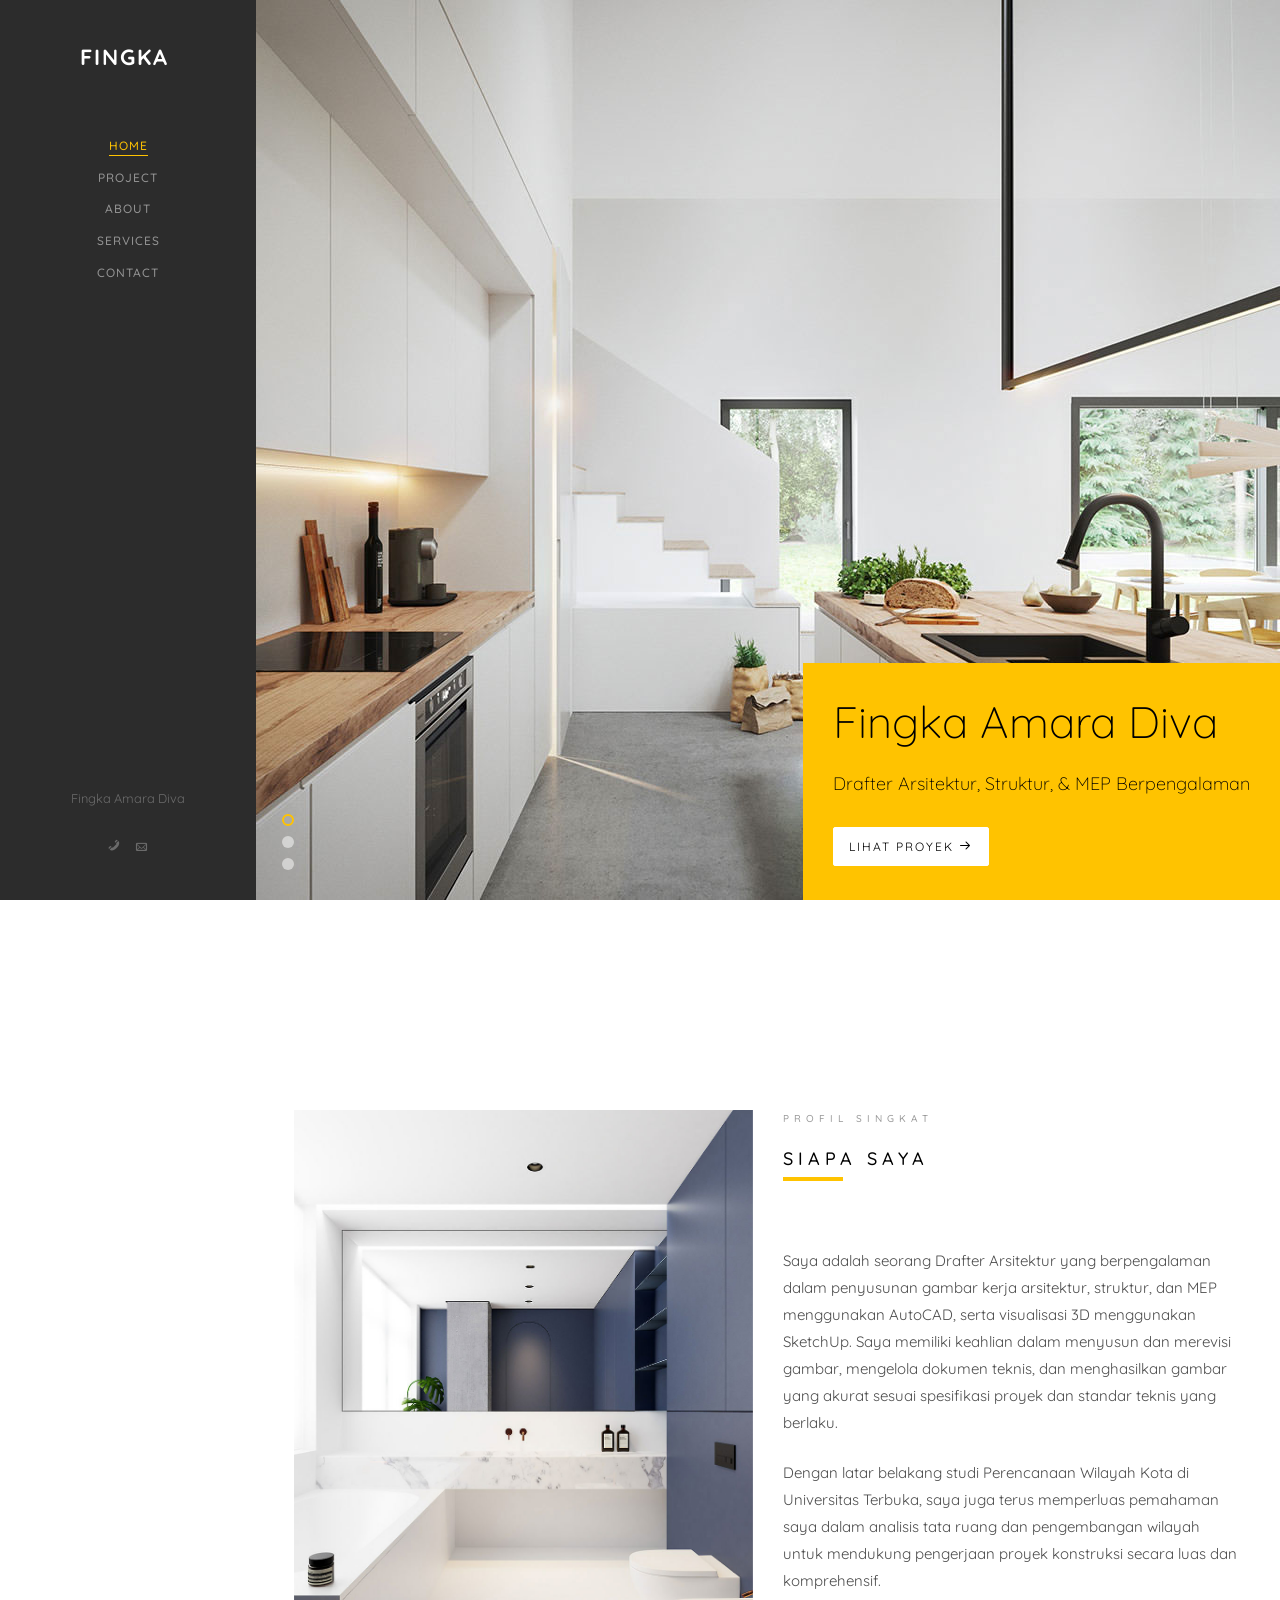
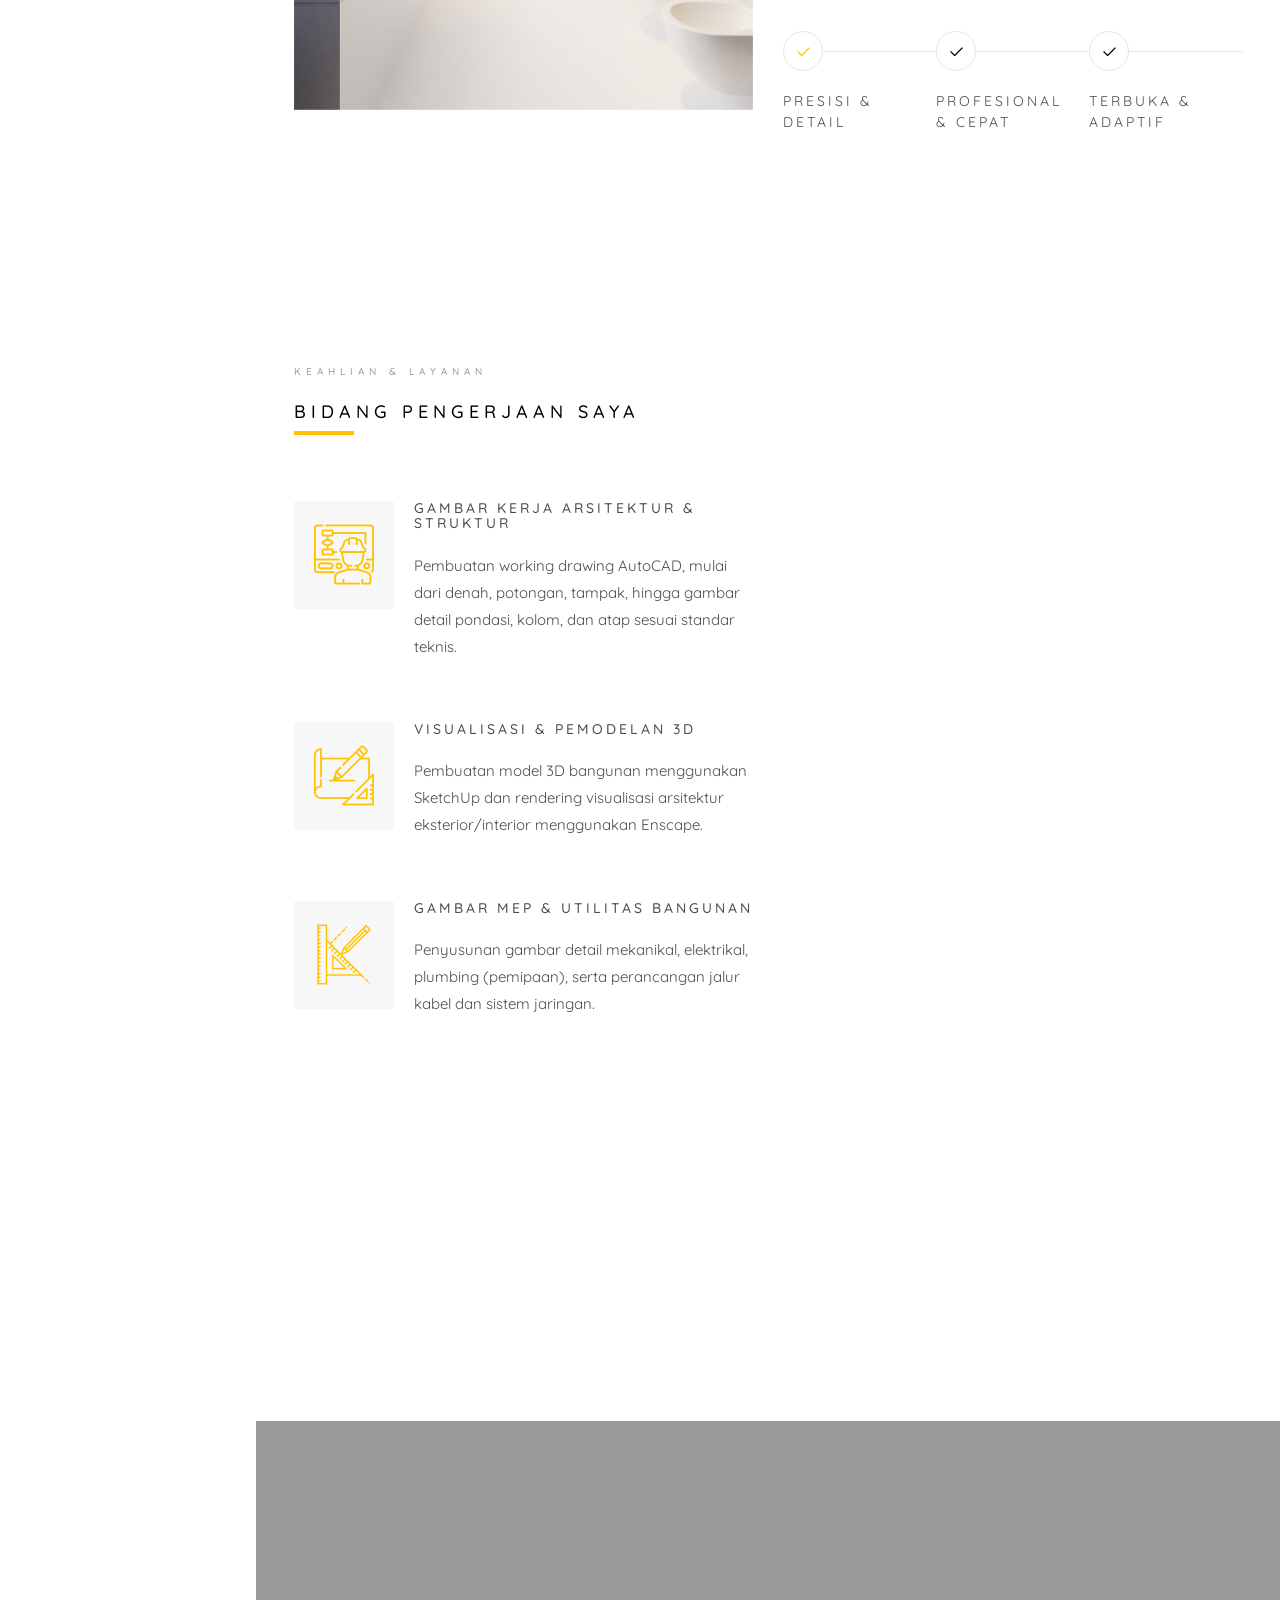
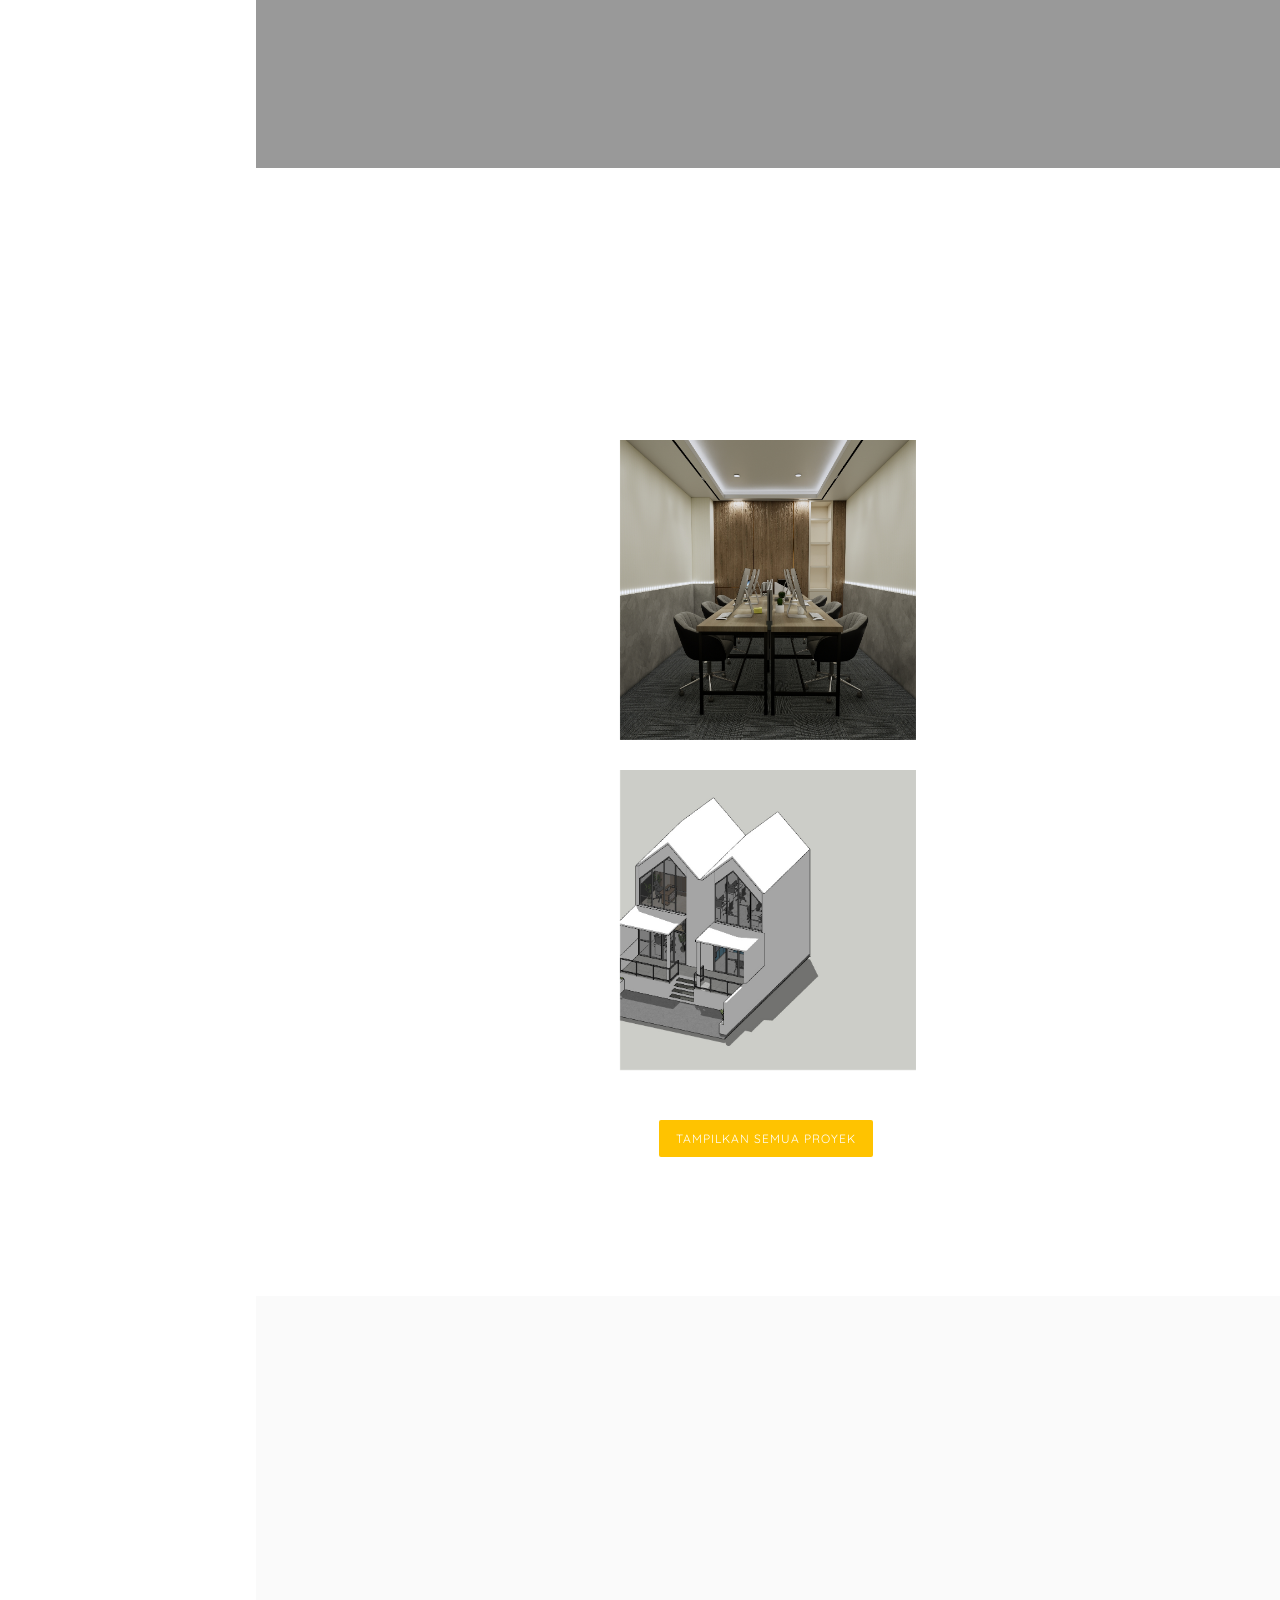
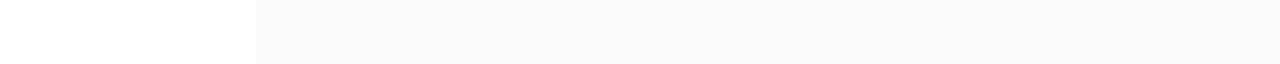
==== commit 7804d383: "update contak" ====
--- a/index.html
+++ b/index.html
@@ -65,12 +65,10 @@
 			</nav>
 
 			<div class="colorlib-footer">
-				<p><small>&copy; <!-- Link back to Colorlib can't be removed. Template is licensed under CC BY 3.0. -->
-Copyright &copy;<script>document.write(new Date().getFullYear());</script> All rights reserved | Fingka Amara Diva</small></p>
+				<p><small>Fingka Amara Diva</small></p>
 				<ul>
 					<li><a href="tel:089655011212" title="WhatsApp: 089655011212"><i class="icon-phone"></i></a></li>
 					<li><a href="mailto:fingka.diva@gmail.com" title="Email: fingka.diva@gmail.com"><i class="icon-mail"></i></a></li>
-					<li><a href="https://xsuryaax.github.io/Portfolio" target="_blank" title="GitHub Portfolio"><i class="icon-social-github"></i></a></li>
 				</ul>
 			</div>
 
@@ -273,25 +271,20 @@
 					<div class="row">
 					</div>
 					<div class="row">
-						<div class="col-md-3 text-center animate-box">
+						<div class="col-md-4 text-center animate-box">
 							<span class="icon"><i class="flaticon-skyline"></i></span>
 							<span class="colorlib-counter js-counter" data-from="0" data-to="25" data-speed="2500" data-refresh-interval="50"></span>
 							<span class="colorlib-counter-label">Proyek Terlaksana</span>
 						</div>
-						<div class="col-md-3 text-center animate-box">
+						<div class="col-md-4 text-center animate-box">
 							<span class="icon"><i class="flaticon-engineer"></i></span>
 							<span class="colorlib-counter js-counter" data-from="0" data-to="150" data-speed="2500" data-refresh-interval="50"></span>
 							<span class="colorlib-counter-label">Lembar Gambar Kerja</span>
 						</div>
-						<div class="col-md-3 text-center animate-box">
+						<div class="col-md-4 text-center animate-box">
 							<span class="icon"><i class="flaticon-architect-with-helmet"></i></span>
 							<span class="colorlib-counter js-counter" data-from="0" data-to="4" data-speed="2500" data-refresh-interval="50"></span>
 							<span class="colorlib-counter-label">Tahun Pengalaman</span>
-						</div>
-						<div class="col-md-3 text-center animate-box">
-							<span class="icon"><i class="flaticon-worker"></i></span>
-							<span class="colorlib-counter js-counter" data-from="0" data-to="10" data-speed="2500" data-refresh-interval="50"></span>
-							<span class="colorlib-counter-label">Mitra Kerja Terpercaya</span>
 						</div>
 					</div>
 				</div>
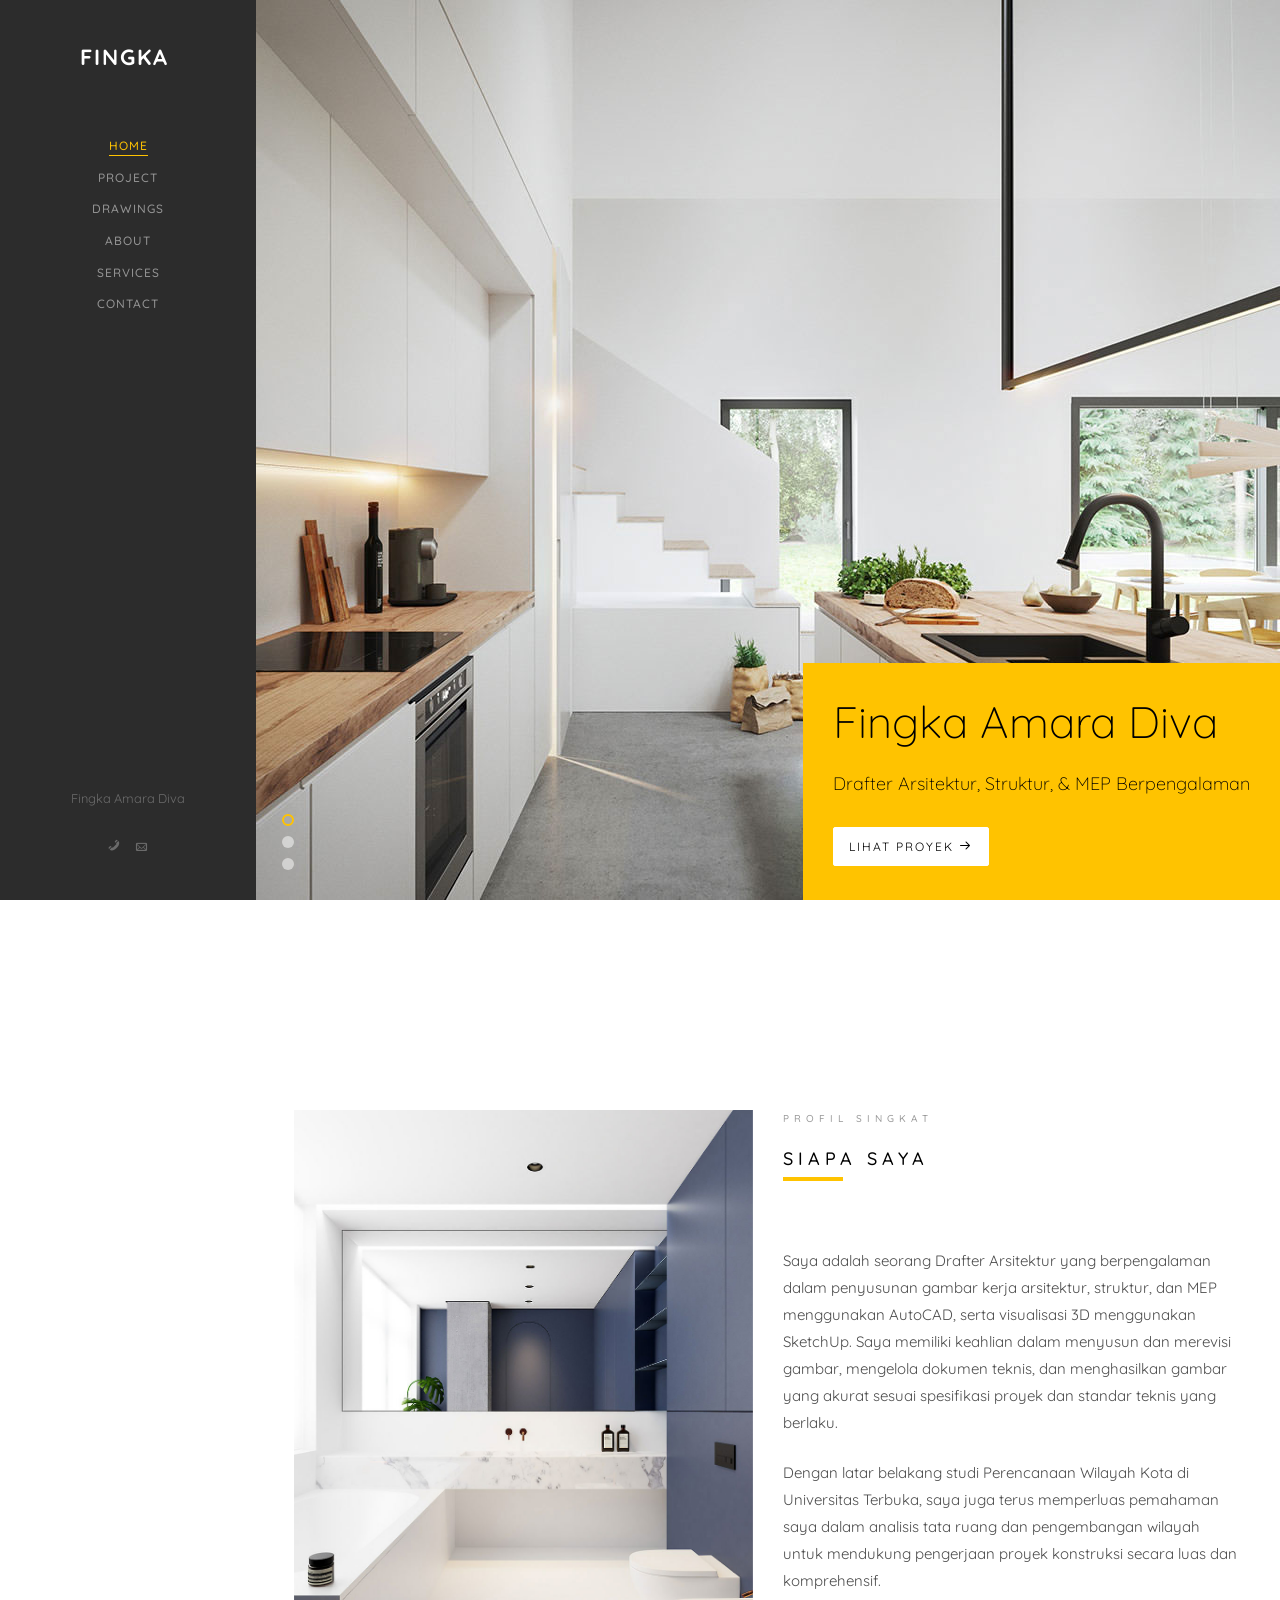
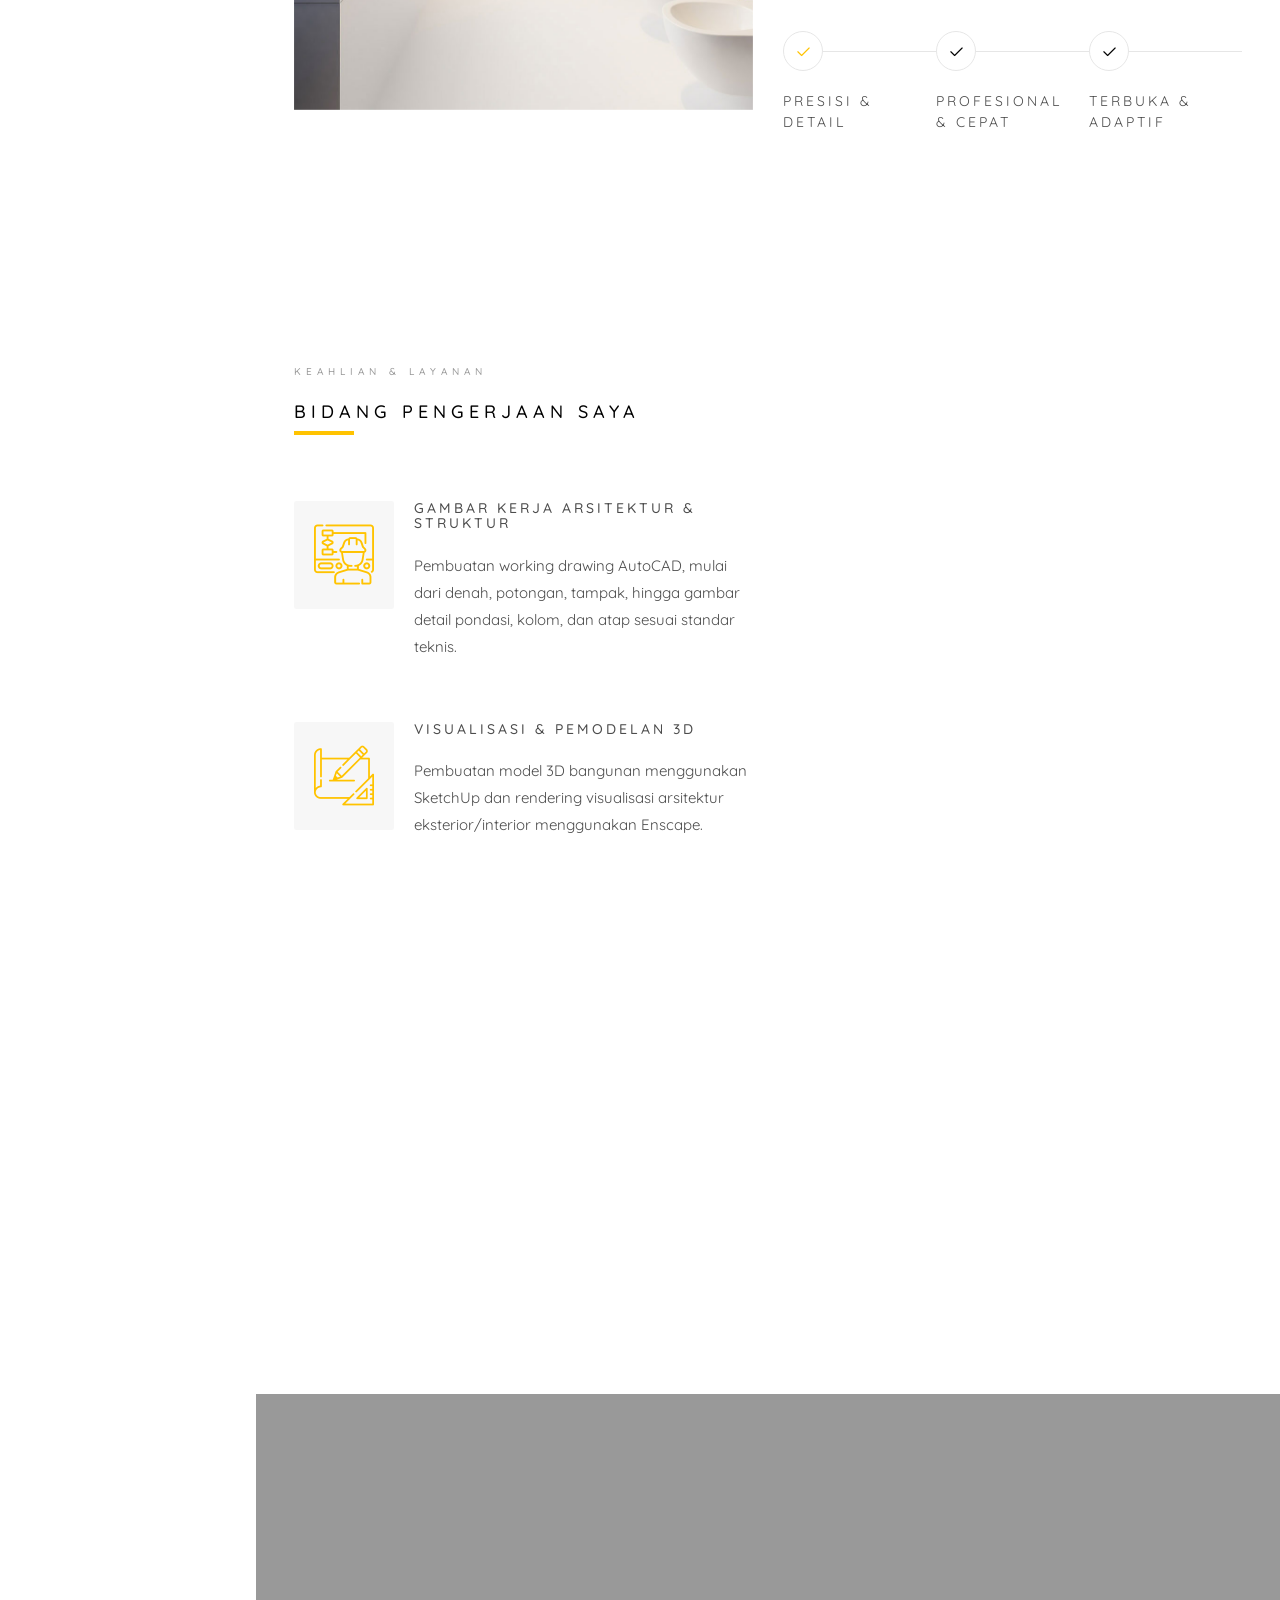
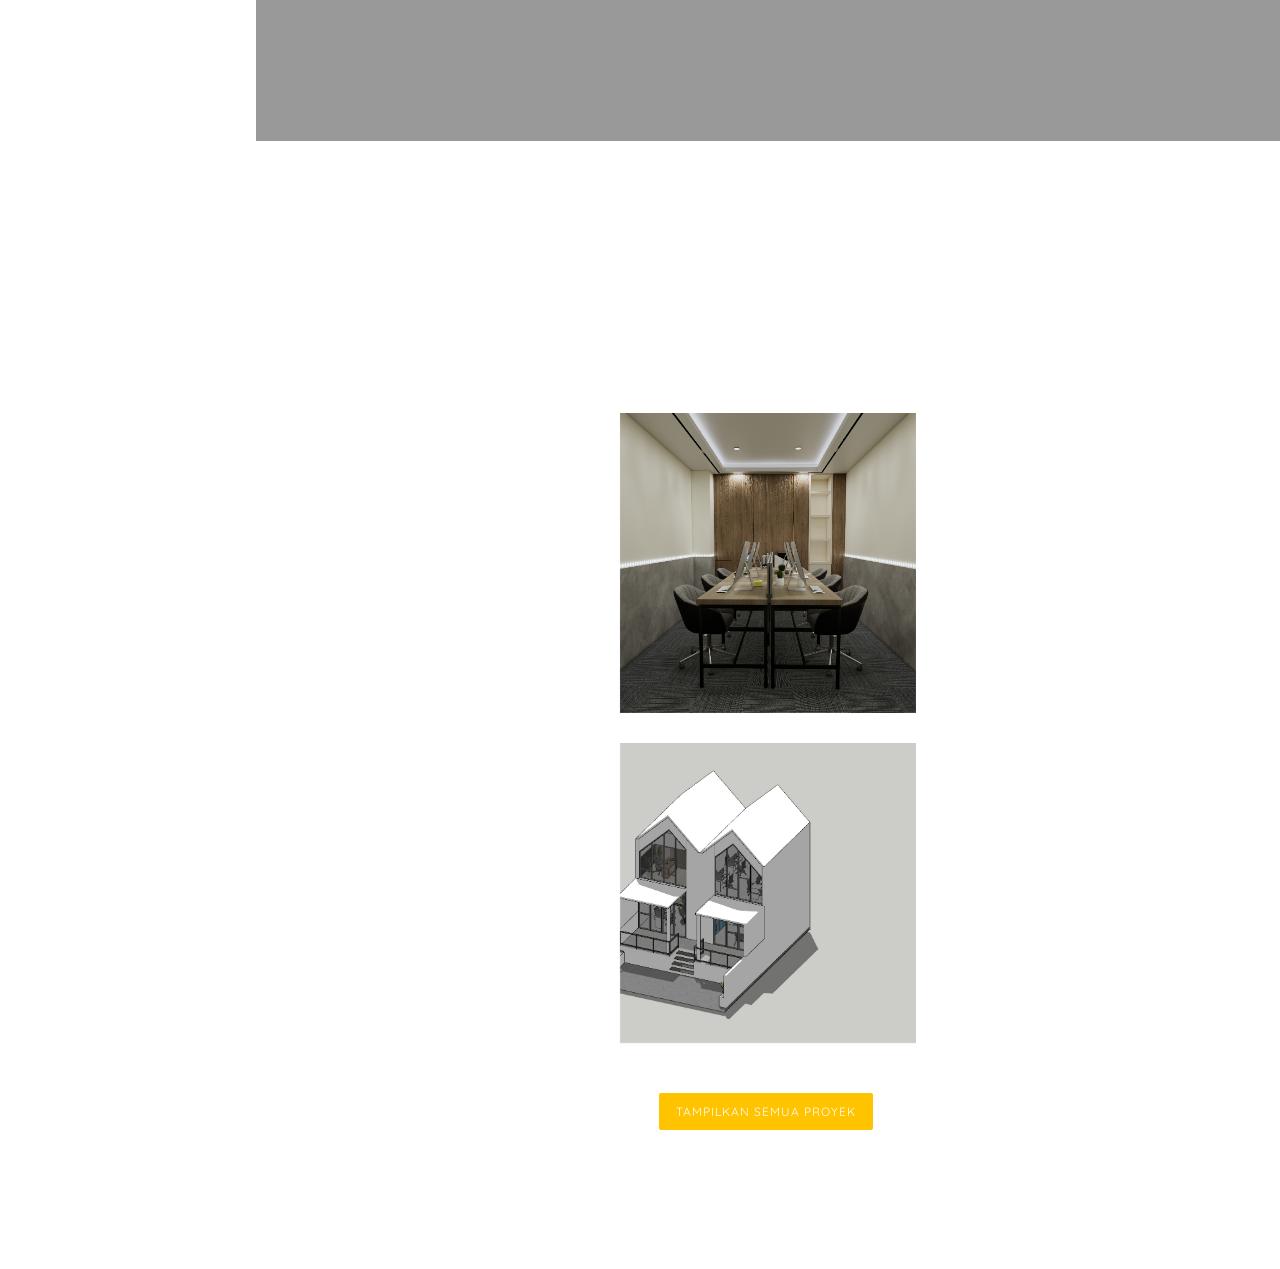
==== commit d2abbc34: "update again" ====
--- a/index.html
+++ b/index.html
@@ -58,6 +58,7 @@
 				<ul>
 					<li class="colorlib-active"><a href="index.html">Home</a></li>
 					<li><a href="work.html">Project</a></li>
+					<li><a href="drawings.html">Drawings</a></li>
 					<li><a href="about.html">About</a></li>
 					<li><a href="services.html">Services</a></li>
 					<li><a href="contact.html">Contact</a></li>
@@ -216,8 +217,8 @@
 											<i class="flaticon-crane"></i>
 										</div>
 										<div class="colorlib-text">
-											<h3>As-Built Drawing &amp; Estimasi BOM</h3>
-											<p>Pembuatan gambar rekaman akhir konstruksi berdasarkan kondisi aktual di lapangan serta penyusunan Bill of Material (BOM) estimasi proyek.</p>
+											<h3>As-Built Drawing</h3>
+											<p>Pembuatan gambar rekaman akhir konstruksi berdasarkan kondisi aktual di lapangan untuk penyesuaian data konstruksi yang akurat.</p>
 										</div>
 									</div>
 								</div>
@@ -238,26 +239,20 @@
 											<h3>Visualisasi 3D</h3>
 										</div>
 									</a>
+								</div>
+								<div class="col-md-6 move-bottom">
 									<a href="services.html" class="services-wrap animate-box" data-animate-effect="fadeInRight">
 										<div class="services-img" style="background-image: url(images/services-3.jpg)"></div>
 										<div class="desc">
 											<h3>Gambar Detail MEP</h3>
 										</div>
 									</a>
-								</div>
-								<div class="col-md-6 move-bottom">
 									<a href="services.html" class="services-wrap animate-box" data-animate-effect="fadeInRight">
 										<div class="services-img" style="background-image: url(images/services-4.jpg)"></div>
 										<div class="desc">
 											<h3>As-Built Drawing</h3>
 										</div>
 									</a>
-									<a href="services.html" class="services-wrap animate-box" data-animate-effect="fadeInRight">
-										<div class="services-img" style="background-image: url(images/services-5.jpg)"></div>
-										<div class="desc">
-											<h3>Penyusunan BOM</h3>
-										</div>
-									</a>
 								</div>
 							</div>
 						</div>
@@ -309,26 +304,13 @@
 					</div>
 				</div>
 			</div>
-
-
-
-			<div id="get-in-touch" class="colorlib-bg-color">
-				<div class="colorlib-narrow-content">
-					<div class="row">
-						<div class="col-md-6 animate-box" data-animate-effect="fadeInLeft">
-							<h2>Hubungi Saya!</h2>
-						</div>
-					</div>
-					<div class="row">
-						<div class="col-md-6 col-md-offset-3 col-md-pull-3 animate-box" data-animate-effect="fadeInLeft">
-							<p class="colorlib-lead">Apakah Anda membutuhkan jasa penyusunan gambar kerja AutoCAD 2D, pemodelan 3D SketchUp, as-built drawing, atau Bill of Material (BOM)? Hubungi saya untuk mendiskusikan kebutuhan proyek Anda.</p>
-							<p><a href="contact.html" class="btn btn-primary btn-learn">Kirim Pesan</a></p>
-						</div>
-						
-					</div>
-				</div>
-			</div>
 		</div>
+	</div>
+
+	<!-- Full Image Zoom Overlay -->
+	<div class="image-zoom-overlay" id="image-zoom-overlay">
+		<span class="image-zoom-close" title="Tutup">&times;</span>
+		<img id="zoom-img" src="" alt="Zoom gambar" />
 	</div>
 
 	<!-- jQuery -->
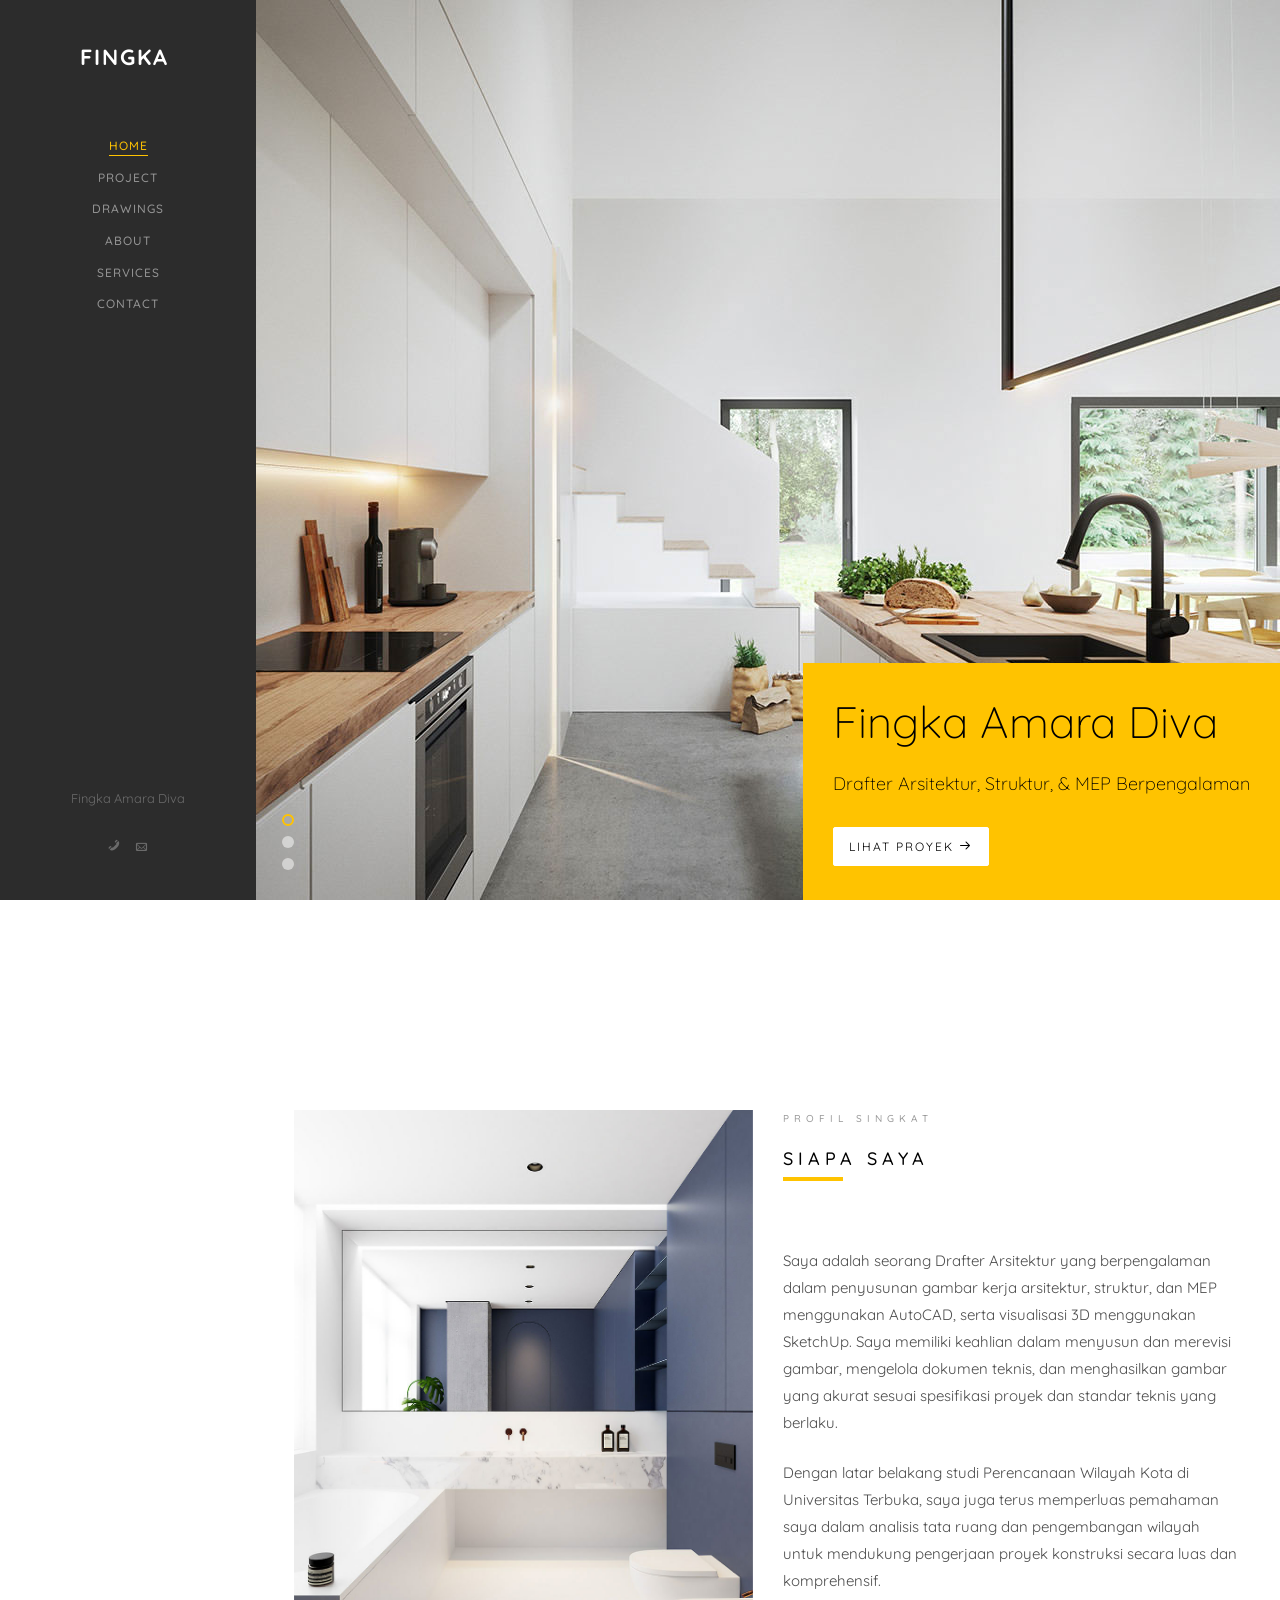
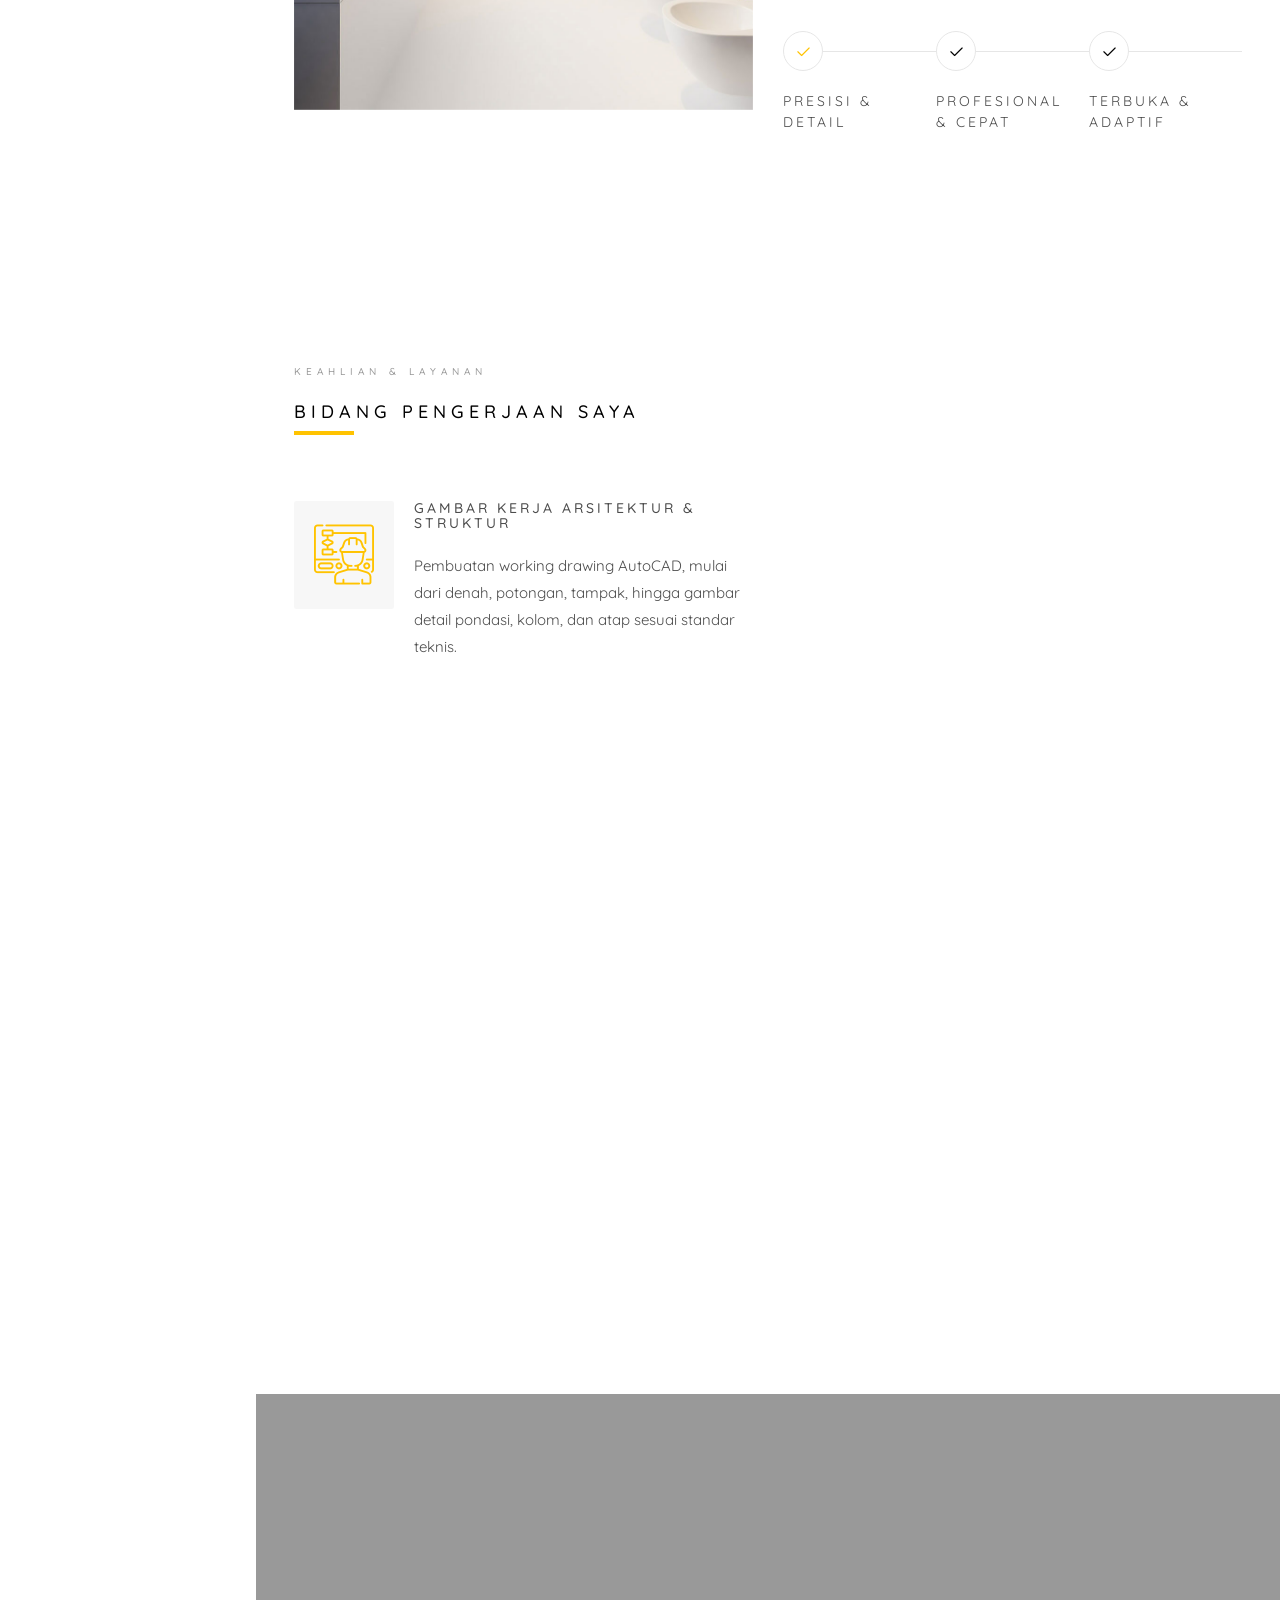
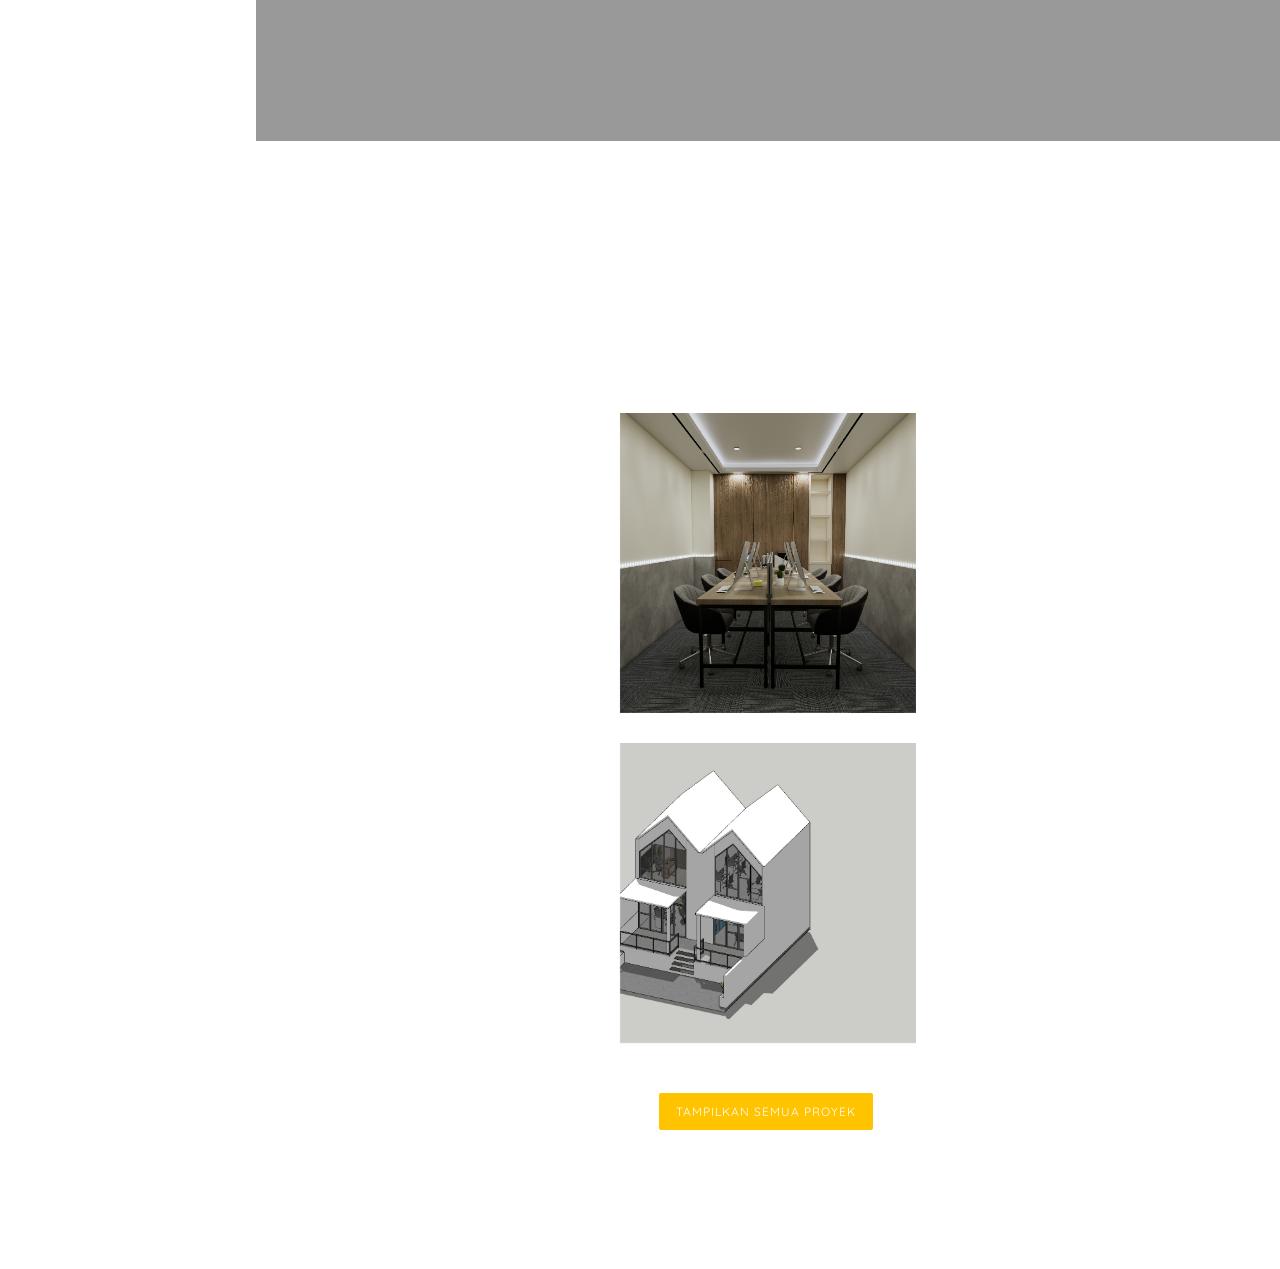
==== commit a3a8f038: "update" ====
--- a/index.html
+++ b/index.html
@@ -267,11 +267,6 @@
 					</div>
 					<div class="row">
 						<div class="col-md-4 text-center animate-box">
-							<span class="icon"><i class="flaticon-skyline"></i></span>
-							<span class="colorlib-counter js-counter" data-from="0" data-to="25" data-speed="2500" data-refresh-interval="50"></span>
-							<span class="colorlib-counter-label">Proyek Terlaksana</span>
-						</div>
-						<div class="col-md-4 text-center animate-box">
 							<span class="icon"><i class="flaticon-engineer"></i></span>
 							<span class="colorlib-counter js-counter" data-from="0" data-to="150" data-speed="2500" data-refresh-interval="50"></span>
 							<span class="colorlib-counter-label">Lembar Gambar Kerja</span>
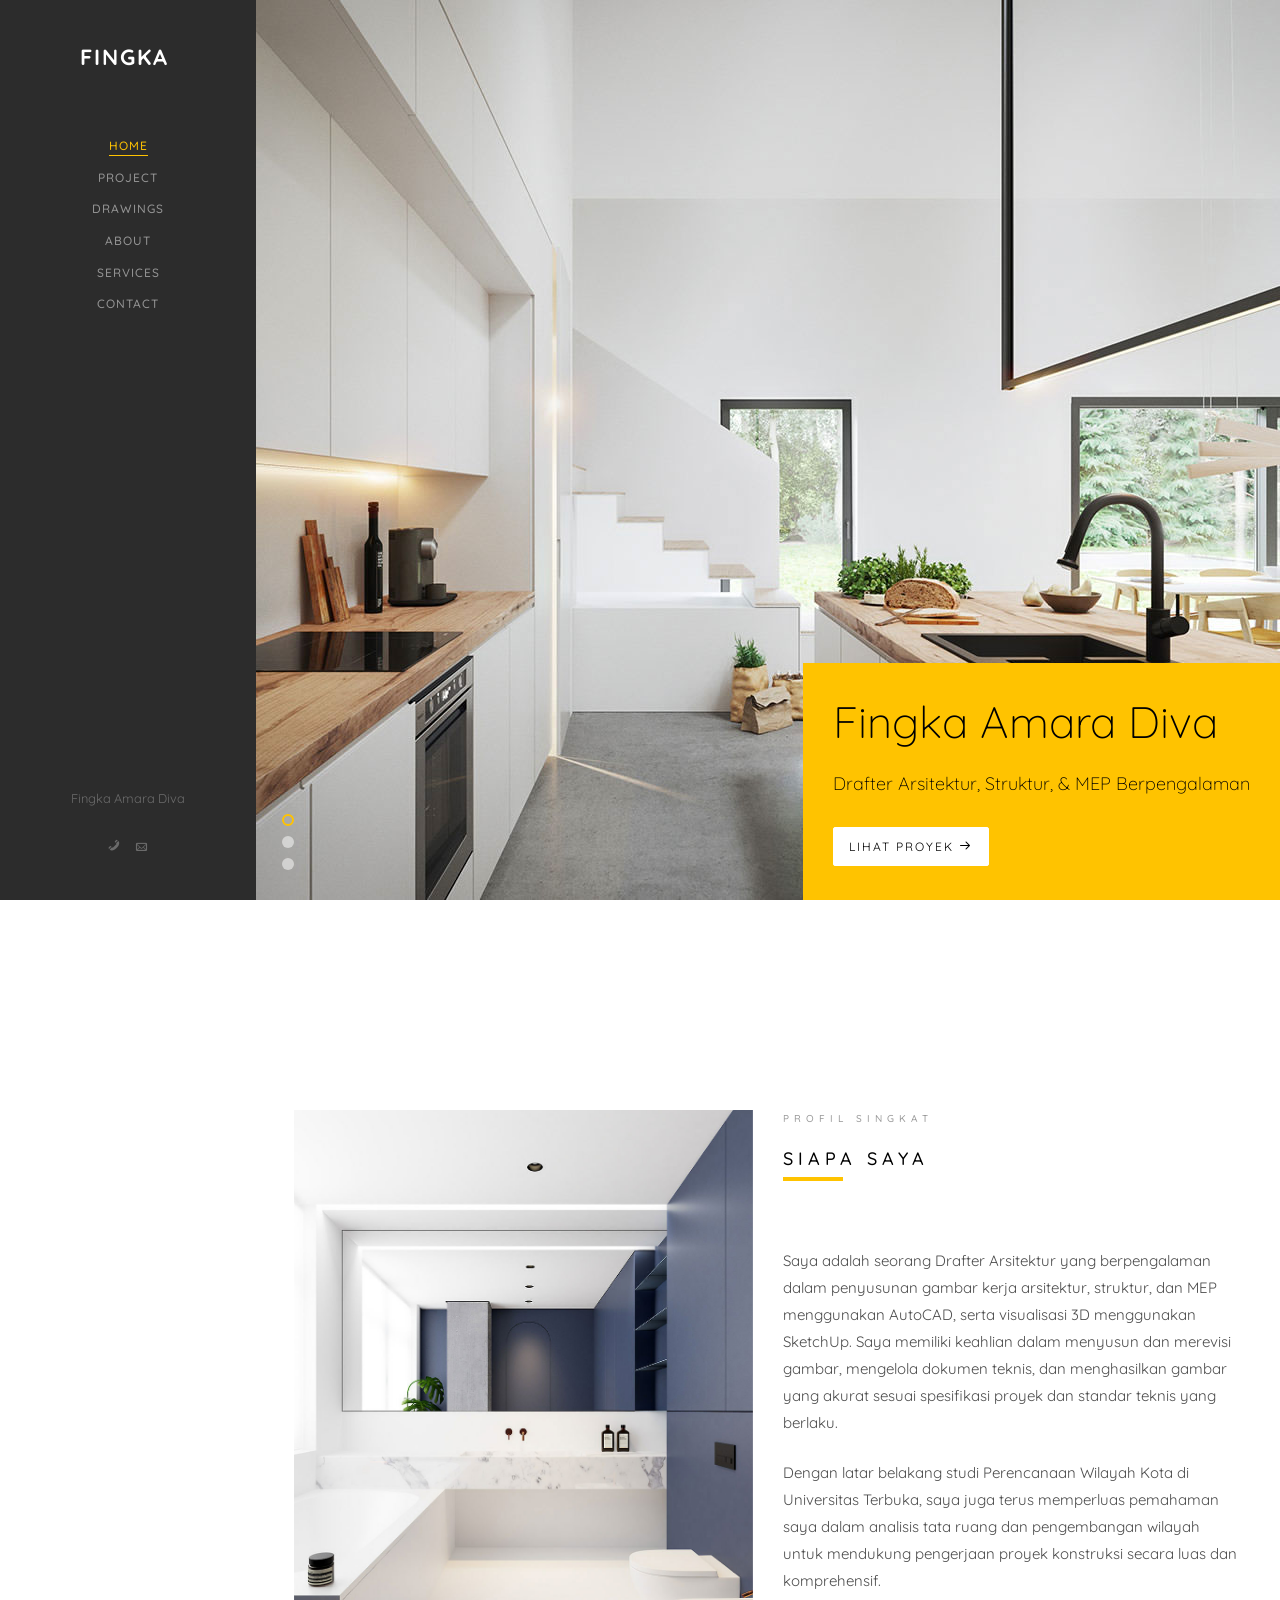
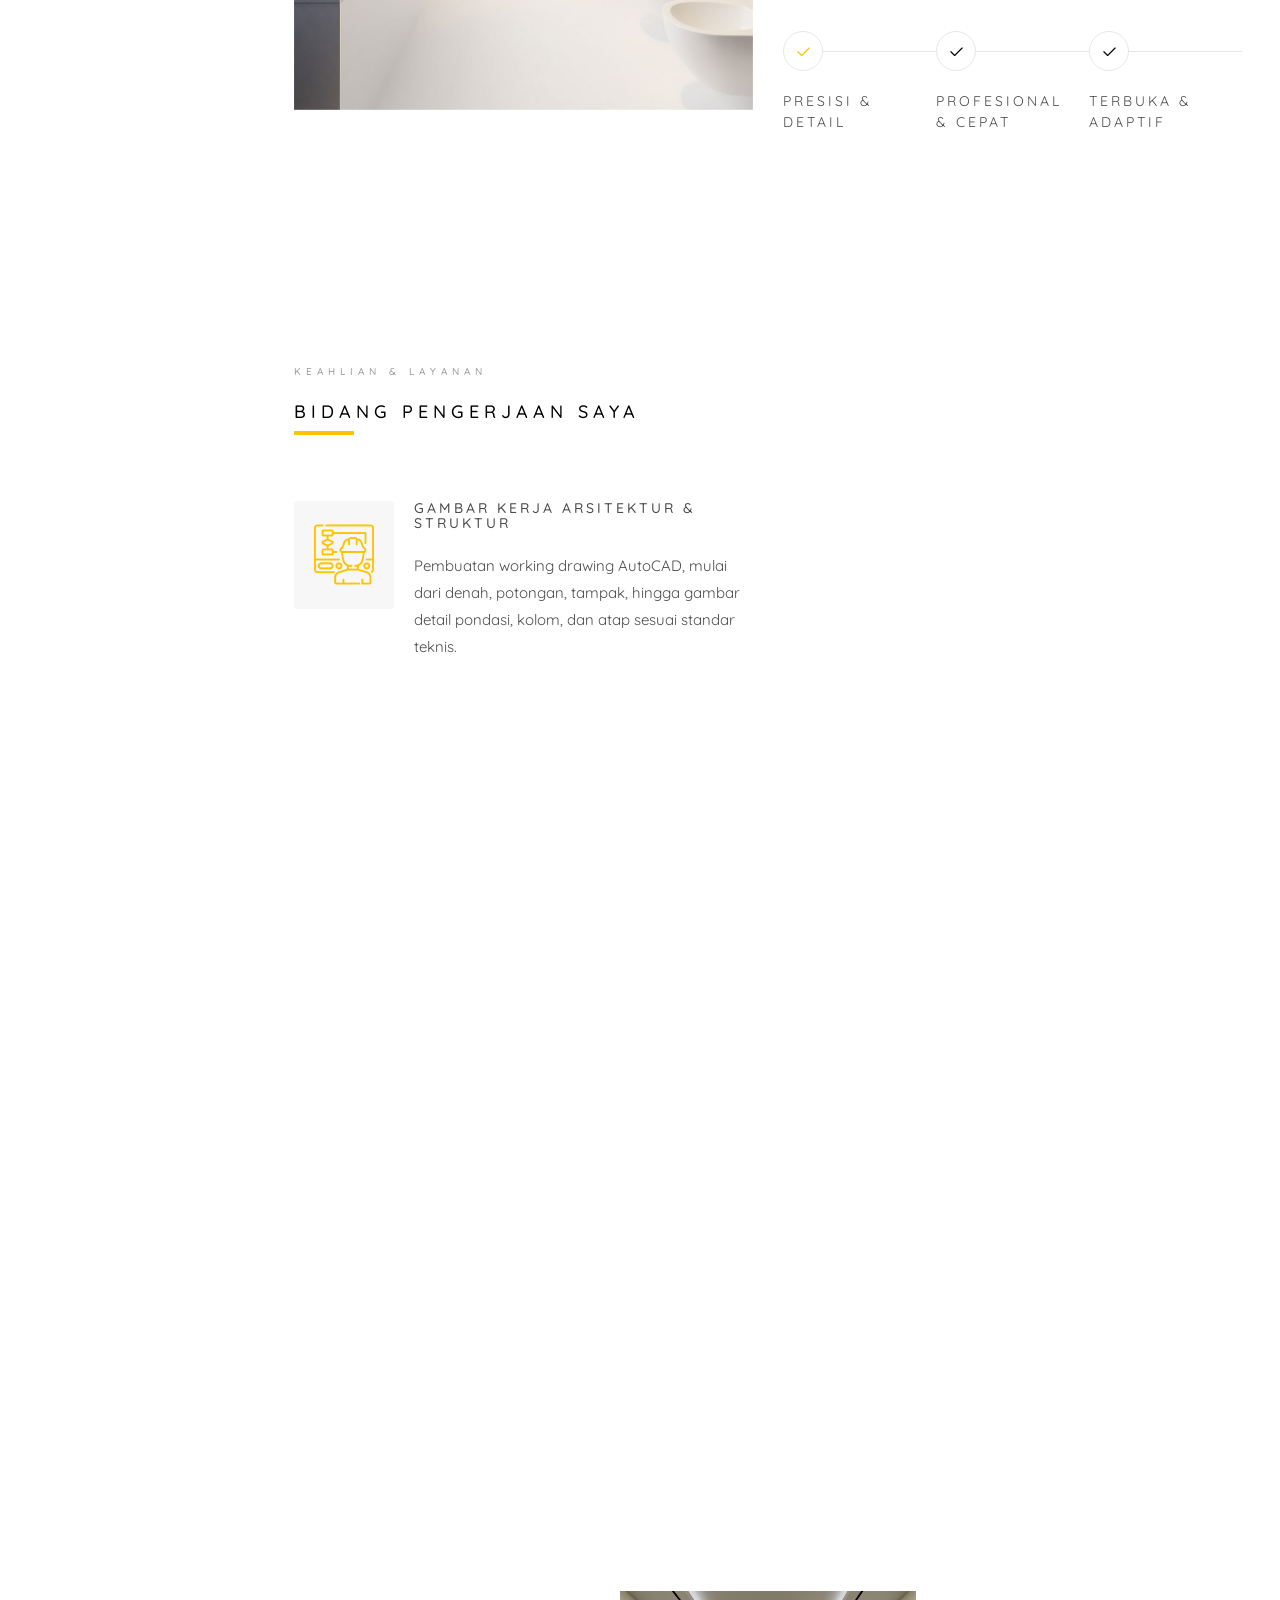
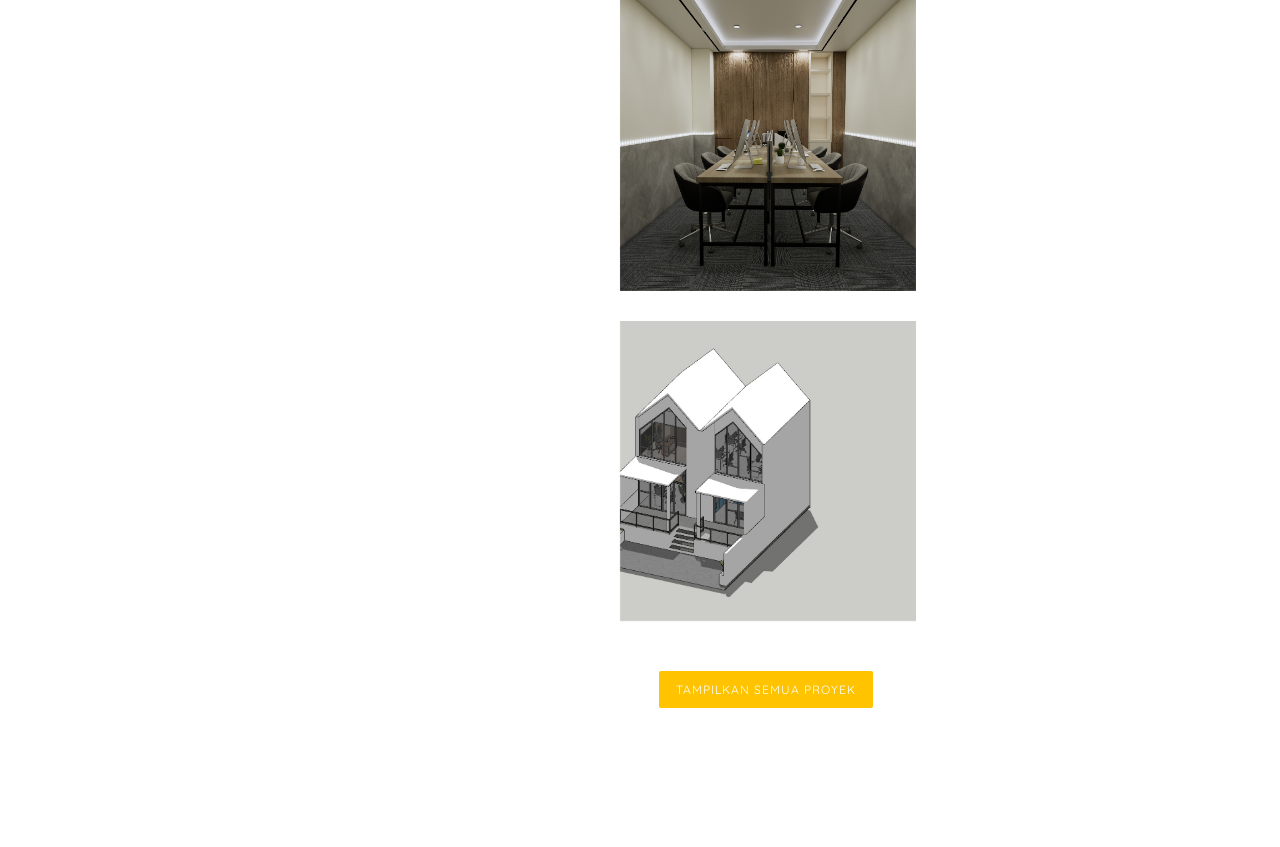
==== commit 47bb5a2f: "update lagi" ====
--- a/index.html
+++ b/index.html
@@ -259,26 +259,6 @@
 					</div>
 				</div>
 			</div>
-			
-			<div id="colorlib-counter" class="colorlib-counters" style="background-image: url(images/cover_bg_1.jpg);" data-stellar-background-ratio="0.5">
-				<div class="overlay"></div>
-				<div class="colorlib-narrow-content">
-					<div class="row">
-					</div>
-					<div class="row">
-						<div class="col-md-4 text-center animate-box">
-							<span class="icon"><i class="flaticon-engineer"></i></span>
-							<span class="colorlib-counter js-counter" data-from="0" data-to="150" data-speed="2500" data-refresh-interval="50"></span>
-							<span class="colorlib-counter-label">Lembar Gambar Kerja</span>
-						</div>
-						<div class="col-md-4 text-center animate-box">
-							<span class="icon"><i class="flaticon-architect-with-helmet"></i></span>
-							<span class="colorlib-counter js-counter" data-from="0" data-to="4" data-speed="2500" data-refresh-interval="50"></span>
-							<span class="colorlib-counter-label">Tahun Pengalaman</span>
-						</div>
-					</div>
-				</div>
-			</div>
 
 			<div class="colorlib-work">
 				<div class="colorlib-narrow-content">
